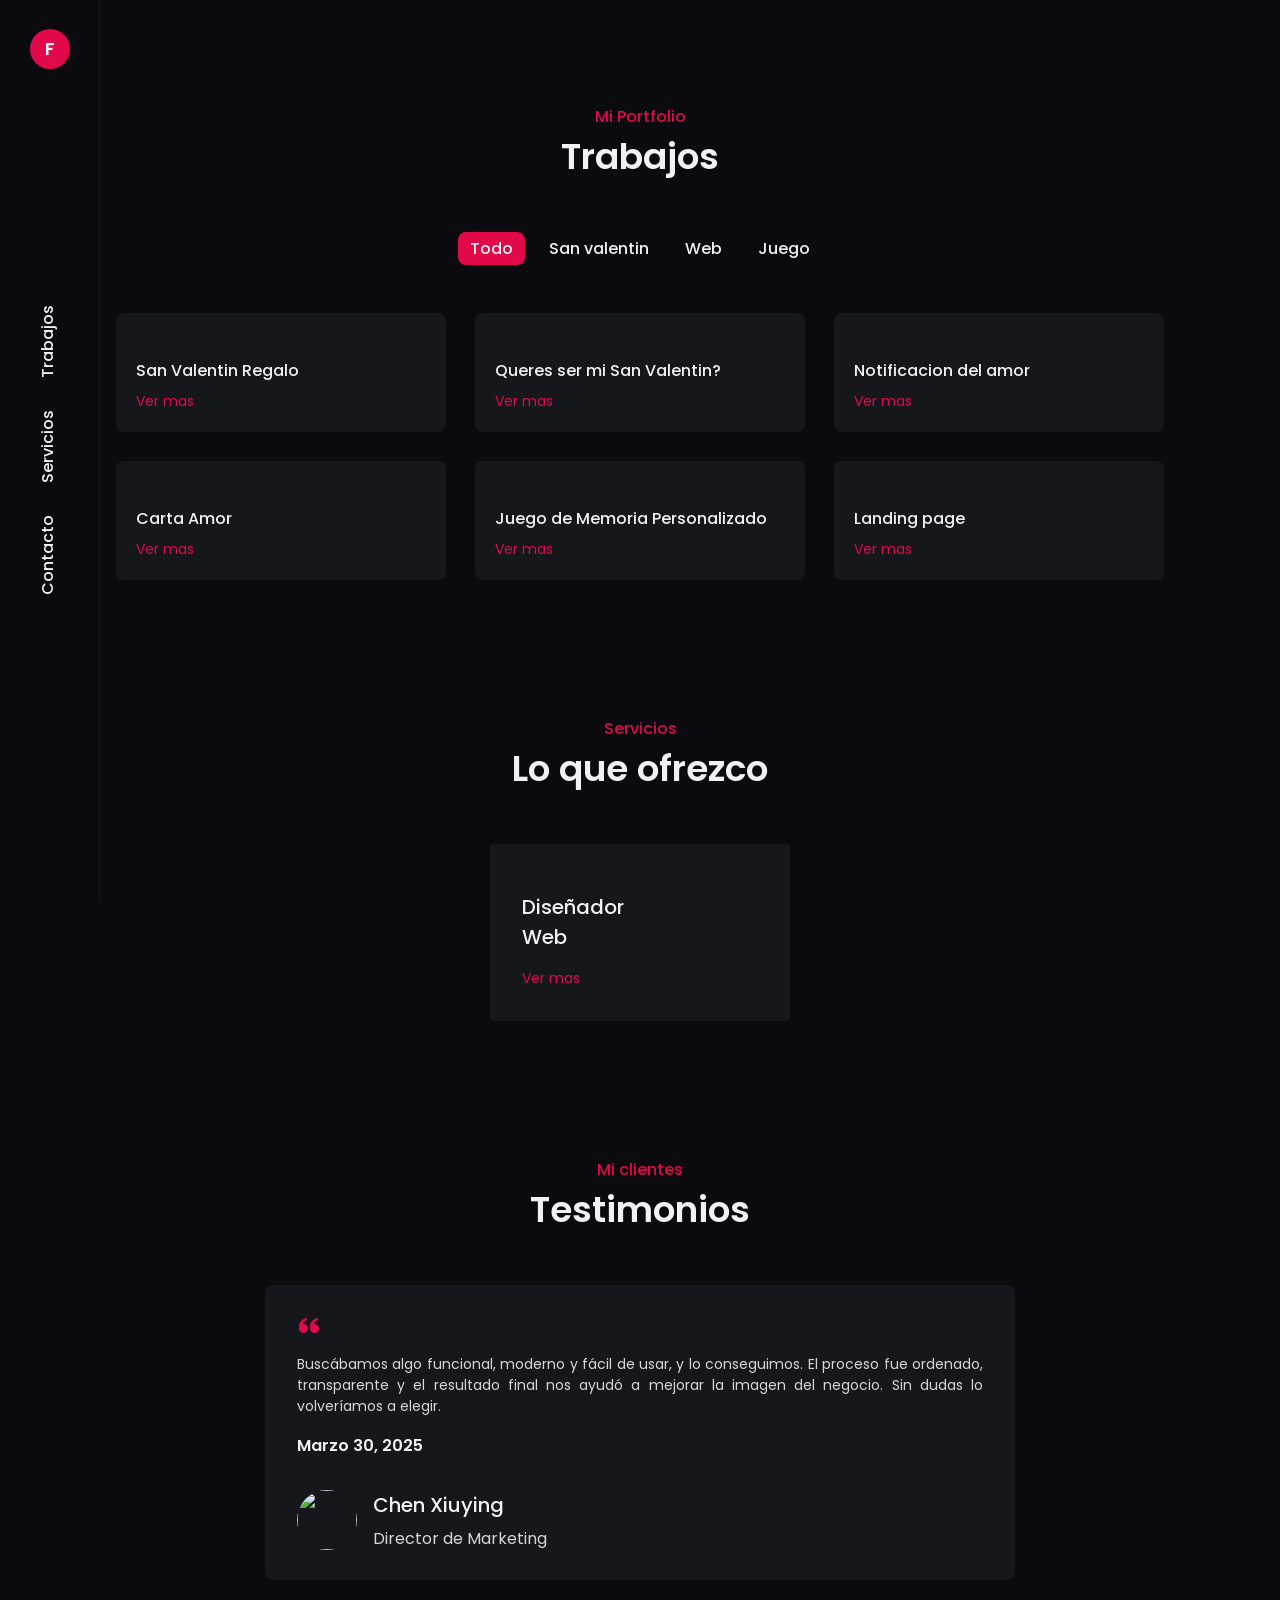
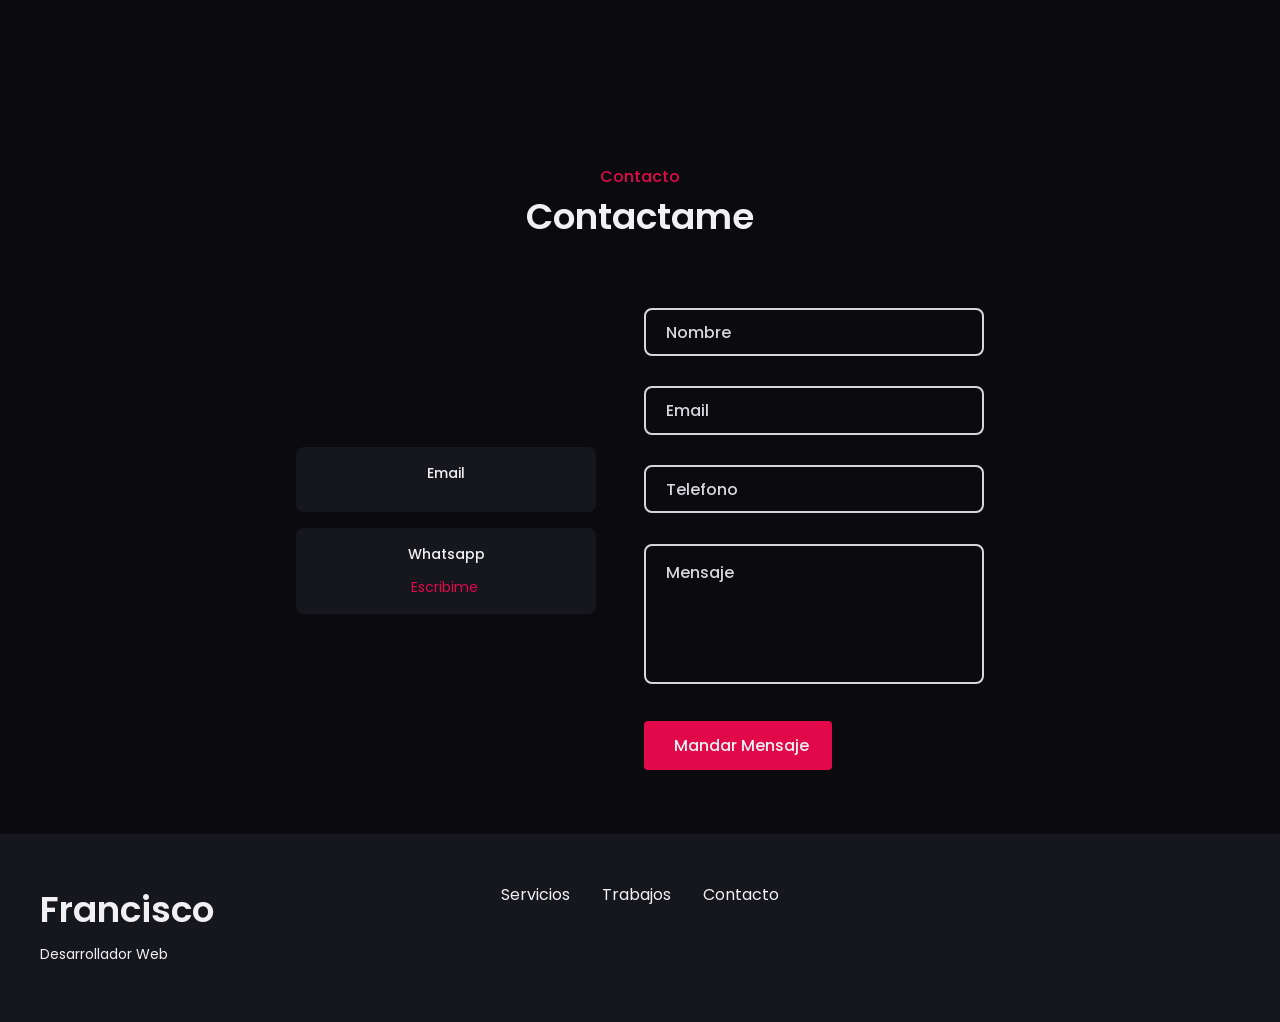
==== index.html @ 60dcc780 "Update index.html" ====
<!DOCTYPE html>
<html lang="en" >
<head>
  <meta charset="UTF-8">
  <title>Portfolio</title>
  <link rel="stylesheet" href="./style.css">

</head>
<body>
<!-- partial:index.partial.html -->
<!DOCTYPE html>
<html lang="en">
<head>
    <meta charset="UTF-8">
    <meta name="viewport" content="width=device-width, initial-scale=1.0">
    <title>Document</title>
    <link rel="stylesheet" href="https://unicons.iconscout.com/release/v4.0.8/css/line.css">
    <link href='https://unpkg.com/boxicons@2.1.4/css/boxicons.min.css' rel='stylesheet'>
    <link rel="stylesheet" href="https://cdn.jsdelivr.net/npm/swiper@11/swiper-bundle.min.css"/>

    <link rel="stylesheet" href="style.css">
</head>
<body>
    <div class="nav-toggle" id="nav-toggle">
        <i class="uil uil-bars"></i>
    </div>

    <aside class="sidebar" id="sidebar">
        <nav class="nav">
            <div class="nav-logo">
                <a href="#" class="nav-logo-text">F</a>
            </div>

            <div class="nav-menu">
                <div class="menu">
                    <ul class="nav-list">
                        

                        <li class="nav-item">
                            <a href="#work" class="nav-link">Trabajos</a>
                        </li>

                        <li class="nav-item">
                            <a href="#services" class="nav-link">Servicios</a>
                        </li>

                        <li class="nav-item">
                            <a href="#contact" class="nav-link">Contacto</a>
                        </li>
                    </ul>
                </div>
            </div>

            
    </aside>

    
        </section> 
<!--
        <section class="about section" id="about">
            <h2 class="section-title" data-heading="Mi Portafolio">Acerca de mi</h2>

            <div class="about-container container grid">
                <img src="https://i.postimg.cc/W1YZxTpJ/about-img.jpg" alt="" class="about-img">

                <div class="about-data">
                    <h3 class="about-heading">Hola</h3>
                    <p class="about-description">Soy un desarrollador web, con amplios conocimientos y años de experiencia, trabajando con trabajos de calidad en tecnologías web.</p>

                    <div class="about-info">
                        <div class="about-box">
                            <i class="uil uil-award about-icon"></i>
                            <h3 class="about-title">Experiencia</h3>
                            <span class="about-subtitle">3 + Años</span>
                        </div>

                        <div class="about-box">
                            <i class="uil uil-suitcase-alt about-icon"></i>
                            <h3 class="about-title">Proyectos</h3>
                            <span class="about-subtitle">30 + Proyectos</span>
                        </div>

                        <div class="about-box">
                            <i class="uil uil-headphones-alt about-icon"></i>
                            <h3 class="about-title">Soporte</h3>
                            <span class="about-subtitle">Online 24/7</span>
                        </div>
                    </div>

                    <a href="#contact" class="button"><i class="uil uil-navigator button-icon"></i>Contactame</a>
                </div>
            </div>
        </section>
       -->
        <section class="work section" id="work">
            <h2 class="section-title" data-heading="Mi Portfolio">Trabajos</h2>

            <div class="work-filters">
                <span class="work-item active-work" data-filter="all">Todo</span>
                <span class="work-item" data-filter=".web">San valentin</span>
                <span class="work-item" data-filter=".app">Web</span>
                <span class="work-item" data-filter=".design">Juego</span>
            </div>

            <div class="work-container container grid">
                <div class="work-card mix web">
                    <img src="https://i.postimg.cc/52frxtRZ/cartaamor.png" alt="" class="work-img">
                    <h3 class="work-title">San Valentin Regalo</h3>
                    <span class="work-button">Ver mas<i class="uil uil-arrow-right work-button-icon"></i></span>

                    <div class="portfolio-item-details">
                        <h3 class="details-title">Carta San Valentin personalizada</h3>
                        <p class="details-description">Buena opcion para darle un detallito unico, especial y tierno </p>
                        <ul class="details-info">
                            <li>Precio= <span>$10.000 ARG (7 USD) </span></li>
                            <li>Tecnologia - <span>html css js</span></li>
                            <li>Regalo- <span>Personalizado</span></li>
                            <li>Mirar ejemplo - <span><a href="https://francisco46126.github.io/CART2/">www.cartaamor.com</a></span></li>
                           <!-- <a href="https://wa.me/5493513250693?text=Hola%2C%20quiero%20comprar%20la%20carta%20de%20San%20Valentin%20%E2%9D%A4%EF%B8%8F"
                                     target="_blank"
                                    class="button">
                                     <i class="button-icon"></i>
                                     Comprar -->
                                 </a>
                        </ul>
                    </div>
                </div>

                <div class="work-card mix web">
                    <img src="https://i.postimg.cc/NFw4pJhx/serminovi.png" alt="" class="work-img">
                    <h3 class="work-title">Queres ser mi San Valentin?</h3>
                    <span class="work-button">Ver mas<i class="uil uil-arrow-right work-button-icon"></i></span>

                    <div class="portfolio-item-details">
                        <h3 class="details-title">Queres ser mi pareja</h3>
                        <p class="details-description">Pagina web con dos botones (si/no) que el unico boton que te deja pulsar es el "Si", el otro boton se mueve para que no se pueda tocar.      Perfecto para pedir lo que sea y siempre te digan que si!</p>
                        <ul class="details-info">
                            <li>Precio=  <span>$2.999 ARG (2 USD) </span></li>
                            <li>Tecnologia - <span>html css js</span></li>
                            <li>Regalo- <span>📩 Luego del pago serás redirigido a un DRIVE  y recibir el contenido.</span></li>
                            <li>Mirar ejemplo - <span><a href="https://francisco46126.github.io/queres/">www.sanvalentin.com</a></span></li>
                            <a href="https://mpago.la/2j8Ddaz"
                                     target="_blank"
                                    class="button">
                                     <i class="button-icon"></i>
                                     Comprar por Mercado Pago 
                                 </a>
                          <li> <span>📩 Luego del pago serás redirigido AUTOMATICAMENTE a un DRIVE  y recibir el contenido.</span></li>
                        </ul>
                    </div>
                </div>

                <div class="work-card mix web">
                    <img src="https://i.postimg.cc/DZYhGXRD/noti.png" alt="" class="work-img">
                    <h3 class="work-title">Notificacion del amor</h3>
                    <span class="work-button">Ver mas<i class="uil uil-arrow-right work-button-icon"></i></span>

                    <div class="portfolio-item-details">
                        <h3 class="details-title">Pagina para decir algo bonito</h3>
                        <p class="details-description">Lo personalizas como vos quieras con una foto de ustedes y lo que tengas para decirle a esa personita especial.</p>
                        <ul class="details-info">
                            <li>Precio= <span>$10.000  ARG (7 USD)</span></li>
                            <li>Tecnologia - <span>html css</span></li>
                            <li>Regalo- <span>Personalizado</span></li>
                            <li>Mirar ejemplo - <span><a href="https://francisco46126.github.io/notidelamor/">www.notidelamor.com</a></span></li>
                           <!-- <a href="https://wa.me/5493513250693?text=Hola%2C%20quiero%20comprar%20la%20p%C3%A1gina%20de%20Notificaci%C3%B3n%20de%20Amor%20%E2%9D%A4%EF%B8%8F"
                                     target="_blank"
                                    class="button">
                                     <i class="button-icon"></i>
                                     Comprar -->
                                 </a>
                        </ul>
                    </div>
                </div>

                <div class="work-card mix web">
                    <img src="https://i.postimg.cc/FHWX8cHW/abrilo.png" alt="" class="work-img">
                    <h3 class="work-title">Carta Amor</h3>
                    <span class="work-button">Ver mas<i class="uil uil-arrow-right work-button-icon"></i></span>

                    <div class="portfolio-item-details">
                        <h3 class="details-title">Carta de amor con 3 notitas</h3>
                        <p class="details-description">cada notita para poder decirle lo mucho que queres a esa persona </p>
                        <ul class="details-info">
                            <li>Precio=  <span>$10.000 ARG (7 USD)</span></li>
                            <li>Tecnologia - <span>html css js</span></li>
                            <li>Regalo- <span>Personalizado</span></li>
                            <li>Mirar ejemplo - <span><a href="https://francisco46126.github.io/carta2/">www.carta.com</a></span></li>
                          <!--  <a href="https://wa.me/5493513250693?text=Hola%2C%20quiero%20comprar%20la%20Carta%20de%20amor%20con%203%20notitas%20%F0%9F%92%8C"
                                     target="_blank"
                                    class="button">
                                     <i class="button-icon"></i>
                                     Comprar 
                                 </a> -->
                        </ul>
                    </div>
                </div>

                <div class="work-card mix design">
                    <img src="https://i.postimg.cc/Z5MDrzH5/juego.png" alt="" class="work-img">
                    <h3 class="work-title">Juego de Memoria Personalizado </h3>
                    <span class="work-button">Ver mas<i class="uil uil-arrow-right work-button-icon"></i></span>

                    <div class="portfolio-item-details">
                        <h3 class="details-title">Juego de Memoria</h3>
                        <p class="details-description">Es como el clasico juego de memoria, donde podes poner imagenes que vos quieras y asi jugar a juntar las imagenes iguales, muy entretenido para hacer de regalo.</p>
                        <ul class="details-info">
                            <li>Precio=  <span>$10.000 ARG (7 USD)</span></li>
                            <li>Tecnologia - <span>html css js</span></li>
                            <li>Juego <span>Personalizado</span></li>
                            <li>Mirar ejemplo - <span><a href="https://francisco46126.github.io/juego/">www.juegodememoria.com</a></span></li>
                          <!--  <a href="https://wa.me/5493513250693?text=Hola%2C%20quiero%20saber%20m%C3%A1s%20sobre%20el%20juego%20de%20memoria%20personalizado%20%E2%9D%A4%EF%B8%8F"
                                     target="_blank"
                                    class="button">
                                     <i class="button-icon"></i>
                                     Mandar Mensaje
                                 </a> -->
                        </ul>
                    </div>
                </div>

                <div class="work-card mix app">
                    <img src="https://i.postimg.cc/J7vKh5pN/reloj.png" alt="" class="work-img">
                    <h3 class="work-title">Landing page</h3>
                    <span class="work-button">Ver mas<i class="uil uil-arrow-right work-button-icon"></i></span>

                    <div class="portfolio-item-details">
                        <h3 class="details-title">Landing page</h3>
                        <p class="details-description">Inspirado en una venta de reloj, con un diseño muy profecional y moderno, para dar seguridad al cliente y statuas a tu marca. </p>
                        <ul class="details-info">
                            <li>Precio=  <span>$50.000 Pesos Argentinos</span></li>
                            <li>Tecnologia - <span>html css js</span></li>
                            <li>Landing page<span></span></li>
                            <li>Mirar ejemplo - <span><a href="https://francisco46126.github.io/Reloj/">www.reloj.com</a></span></li>
                            <a href="https://wa.me/5493513250693?text=Hola%2C%20quiero%20saber%20m%C3%A1s%20sobre%20la%20landing%20page%20%F0%9F%92%BB"
                                     target="_blank"
                                    class="button">
                                     <i class="button-icon"></i>
                                     Mandar Mensaje
                                 </a>
                        </ul>
                    </div>
                </div>
            </div>
        </section>

        <div class="portfolio-popup">
            <div class="portfolio-popup-inner">
                <div class="portfolio-popup-content grid">
                    <span class="portfolio-popup-close"><i class="uil uil-times"></i></span>
                    <div class="pp-thumbnail">
                        <img src="https://i.postimg.cc/sXLjnC5p/work-2.png" alt="" class="portfolio-popup-img">
                    </div>

                    <div class="portfolio-popup-info">
                        <div class="portfolio-popup-subtitle">Featured - <span>Design</span></div>
                        <div class="portfolio-popup-body">
                            <h3 class="details-title">App for Technology & Services</h3>
                            <p class="details-description">A stylish burger restaurant mobile app interface displayed on two smartphones</p>

                            <ul class="details-info">
                                <li>Created - <span>15 Apr 2025</span></li>
                                <li>Technologies - <span>html css</span></li>
                                <li>Role - <span>frontend</span></li>
                                <li>Mirar ejemplo - <span><a href="#">www.domain.com</a></span></li>
                                <a href="https://wa.me/549XXXXXXXXXX?text=Hola%20quiero%20más%20información"
                                     target="_blank"
                                    class="button">
                                     <i class="button-icon"></i>
                                     Mandar Mensaje
                                 </a>
                            </ul>
                        </div>
                    </div>
                </div>
            </div>
        </div>

        <section class="services section" id="services">
            <h2 class="section-title" data-heading="Servicios">Lo que ofrezco</h2>

            <div class="services-container container grid">
                <div class="services-content">
                    <div>
                        <i class="uil uil-web-grid services-icon"></i>
                        <h3 class="services-title">Diseñador <br> Web </h3>
                    </div>

                    <span class="services-button">
                        Ver mas<i class="uil uil-arrow-right services-button-icon"></i>
                    </span>

                    <div class="services-modal">
                        <div class="services-modal-content">
                            <i class="uil uil-times services-modal-close"></i>

                            <h3 class="services-modal-title">Diseño Web</h3>
                            <p class="services-modal-description">Ofrezco servicios con más de 3 años de experiencia con trabajos de calidad a clientes y empresas.</p>

                            <ul class="services-modal-services grid">
                                <li class="services-modal-service">
                                    <i class="uil uil-check-circle services-modal-icon"></i>
                                    <p class="services-modal-info">Landing pages</p>
                                </li>

                                <li class="services-modal-service">
                                    <i class="uil uil-check-circle services-modal-icon"></i>
                                    <p class="services-modal-info">Desarrollo de páginas web</p>
                                </li>

                                <li class="services-modal-service">
                                    <i class="uil uil-check-circle services-modal-icon"></i>
                                    <p class="services-modal-info">Plantillas</p>
                                </li>

                                <li class="services-modal-service">
                                    <i class="uil uil-check-circle services-modal-icon"></i>
                                    <p class="services-modal-info">Posicionamiento de marca de la empresa</p>
                                </li>

                                <li class="services-modal-service">
                                    <i class="uil uil-check-circle services-modal-icon"></i>
                                    <p class="services-modal-info">Diseño de productos para empresas</p>
                                </li>
                            </ul>
                        </div>
                    </div>
                </div>

                

                
            </div>
        </section>

        <section class="testimonials section">
            <h2 class="section-title" data-heading="Mi clientes ">Testimonios</h2>

            <div class="testimonials-container container swiper">
                <div class="swiper-wrapper">
                    <div class="testimonial-card swiper-slide">
                        <div class="testimonial-quote">
                            <i class='bx bxs-quote-alt-left'></i>
                        </div>
                        <p class="testimonial-description">Buscábamos algo funcional, moderno y fácil de usar, y lo conseguimos. El proceso fue ordenado, transparente y el resultado final nos ayudó a mejorar la imagen del negocio. Sin dudas lo volveríamos a elegir.</p>
                        <h3 class="testimonial-date">Marzo 30, 2025</h3>
                        <div class="testimonial-profile">
                            <img src="https://i.postimg.cc/x8jh4fYF/1.avif" alt="" class="testimonial-profile-img">

                            <div class="testimonial-profile-data">
                                <span class="testimonial-profile-name">Chen Xiuying</span>
                                <span class="testimonail-profile-detail">Director de Marketing</span>
                            </div>
                        </div>
                    </div>

                    <div class="testimonial-card swiper-slide">
                        <div class="testimonial-quote">
                            <i class='bx bxs-quote-alt-left'></i>
                        </div>
                        <p class="testimonial-description">Lo que más me gustó fue la claridad y la rapidez. Siempre estuvo disponible para responder dudas y proponer mejoras. El servicio es profesional y se nota que sabe lo que hace.</p>
                        <h3 class="testimonial-date">Febrero 18, 2025</h3>
                        <div class="testimonial-profile">
                            <img src="https://i.postimg.cc/wvV7f8rB/client2.jpg" alt="" class="testimonial-profile-img">

                            <div class="testimonial-profile-data">
                                <span class="testimonial-profile-name">Joshua Gonzalez</span>
                                <span class="testimonail-profile-detail">Director de Ventas</span>
                            </div>
                        </div>
                    </div>

                    <div class="testimonial-card swiper-slide">
                        <div class="testimonial-quote">
                            <i class='bx bxs-quote-alt-left'></i>
                        </div>
                        <p class="testimonial-description">Desde que contratamos su servicio, todo fue mucho más simple. Entendió exactamente lo que necesitábamos y lo llevó a la práctica rápido y sin vueltas. La atención fue excelente y el resultado superó nuestras expectativas</p>
                        <h3 class="testimonial-date">Noviembre 29, 2024</h3>
                        <div class="testimonial-profile">
                            <img src="https://i.postimg.cc/pdP9DL0S/client3.jpg" alt="" class="testimonial-profile-img">

                            <div class="testimonial-profile-data">
                                <span class="testimonial-profile-name">Melani Torre</span>
                                <span class="testimonail-profile-detail">Dueña de negocio</span>
                            </div>
                        </div>
                    </div>
                </div>
                <div class="swiper-pagination"></div>
            </div>
            
        </section>

        <section class="contact section" id="contact">
            <h2 class="section-title" data-heading="Contacto">Contactame</h2>

            <div class="contact-container container grid">
                <div class="contact-content">
                    <div class="contact-info">
                        <div class="contact-card">
                            <i class="uil uil-envelope-edit contact-card-icon"></i>
                            <h3 class="contact-card-title">Email</h3>
                            <span class="contact-card-data"></span>
                            
                        </div>

                        <div class="contact-card">
                            <i class="uil uil-whatsapp contact-card-icon"></i>
                            <h3 class="contact-card-title">Whatsapp</h3>
                            <span class="contact-card-data"></span>
                            <a href="https://wa.me/5493513250693?text=Hola%20quiero%20más%20información" target="_blank" <span class="contact-button">Escribime<i class="uil uil-arrow-right contact-button-icon"></i></span> </a>
                        </div>

                        
                    </div>
                </div>

                <div class="contact-content">
                    <form action="https://formspree.io/f/mvzpqqld" method="POST" class="contact-form"> 
                        <div class="input-container">
                            <input type="text" name="Nombre" class="input"  required>
                            <label for="">Nombre</label>
                            <span>Nombre</span>
                        </div>
    
                        <div class="input-container">
                            <input type="email" name="Email" class="input"  required>
                            <label for="">Email</label>
                            <span>Email</span>
                        </div>
    
                        <div class="input-container">
                            <input type="tel"  name="Telefono" class="input" >
                            <label for="">Telefono</label>
                            <span>Telefono</span>
                        </div>
    
                        <div class="input-container textarea">
                            <textarea name="Mensaje" id="" class="input"  required></textarea>
                            <label for="">Mensaje</label>
                            <span>Mensaje</span>
                        </div>
    
                        <button type="submit" class="button"><i class="uil uil-navigator button-icon"></i>Mandar Mensaje</button>
                    </form>
                </div>
            </div>

        </section>

        <footer class="footer">
            <div class="footer-bg">
                <div class="footer-container container grid">
                    <div>
                        <h1 class="footer-title">Francisco</h1>
                        <span class="footer-subtitle">Desarrollador Web</span>
                    </div>

                    <ul class="footer-links">
                        <li>
                            <a href="#services" class="footer-links">Servicios</a>
                        </li>
                        <li>
                            <a href="#work" class="footer-links">Trabajos</a>
                        </li>
                        <li>
                            <a href="#contact" class="footer-links">Contacto</a>
                        </li>
                    </ul>

                    <div class="footer-socials">
                        <a href="https://www.facebook.com" target="_blank" class="footer-social">
                            <i class="uil uil-facebook-f"></i>
                        </a>

                        <a href="https://www.instagram.com" target="_blank" class="footer-social">
                            <i class="uil uil-instagram"></i>
                        </a>

                        <a href="https://www.x.com" target="_blank" class="footer-social">
                            <i class="uil uil-twitter"></i>
                        </a>
                    </div>
                </div>

                
            </div>
        </footer>
    </main>

    <script src="https://cdnjs.cloudflare.com/ajax/libs/mixitup/3.3.1/mixitup.min.js"></script>
    <script src="https://cdn.jsdelivr.net/npm/swiper@11/swiper-bundle.min.js"></script>
    <script src="main.js"></script>
</body>
</html>
<!-- partial -->
  <script  src="./script.js"></script>

</body>
</html>
---- style.css ----
@import url('https://fonts.googleapis.com/css2?family=Poppins:ital,wght@0,100;0,200;0,300;0,400;0,500;0,600;0,700;0,800;0,900;1,100;1,200;1,300;1,400;1,500;1,600;1,700;1,800;1,900&family=Turret+Road:wght@200;300;400;500;700;800&display=swap');

:root {
    --hue-color: 242;

    --skin-color: hsl(342, 92%, 46%);
    --mirage-color: hsl(210, 10%, 23%);
    --title-color: hsl(var(--hue-color), 8%, 95%);
    --text-color: hsl(var(--hue-color), 8%, 85%);
    --body-color: hsl(var(--hue-color), 19%, 5%);
    --box-color: hsl(var(--hue-color), 14%, 10%);
    --scroll-box-color: hsl(var(--hue-color), 12%, 38%);
    --scroll-thumb-color: hsl(var(--hue-color), 12%, 26%);

    --body-font: 'Poppins', sans-serif;
    --signature-font: 'Turret Road', sans-serif;

    --biggest-font-size: 3rem;
    --h1-font-size: 2.25rem;
    --h2-font-size: 1.5rem;
    --h3-font-size: 1.25rem;
    --normal-font-size: 1rem;
    --small-font-size: .875rem;
    --smaller-font-size: .813rem;

    --font-medium: 500;
    --font-bold: 600;

    --mb025: .25rem;
    --mb05: .5rem;
    --mb075: .75rem;
    --mb1: 1rem;
    --mb15: 1.5rem;
    --mb2: 2rem;
    --mb25: 2.5rem;
    --mb3: 3rem;

    --z-fixed: 10;
    --z-modal: 100;

}

@media screen and (max-width: 1024px) {
    :root {
        --biggest-font-size: 2rem;
        --h1-font-size: 1.5rem;
        --h2-font-size: 1.25rem;
        --h3-font-size: 1.125rem;
        --normal-font-size: .938rem;
        --small-font-size: .813rem;
        --smaller-font-size: .75rem;
    }
}

* { margin: 0; padding: 0; box-sizing: border-box; }
html { scroll-behavior: smooth; }
body, button, input { font-family: var(--body-font); font-size: var(--normal-font-size); }
    body { background-color: var(--body-color); color: var(--text-color); }
h1, h2, h3 { color: var(--title-color); font-weight: var(--font-bold); }
ul { list-style: none; }
a { text-decoration: none; }
img { max-width: 100%; height: auto; }
button { cursor: pointer; }
    button, input { border: none; outline: none; }
.container { max-width: 1250px; margin-left: auto; margin-right: auto; }
.grid { display: grid; }
.button { 
    display: inline-flex; 
    align-items: center; 
    column-gap: .5rem; 
    background-color: var(--skin-color); 
    color: var(--title-color); 
    padding: 0.75rem 1.4rem; 
    border-radius: .25rem; 
    font-weight: var(--font-medium);
    position: relative;
    z-index: 1;
    transition: .4s;
}
    .button::after { 
        position: absolute; 
        content: ''; 
        left: 0; 
        top: 0; 
        width: 100%; 
        height: 100%; 
        background-color: var(--mirage-color); 
        z-index: -1;
        transform-origin: center; 
        transform: scale(0); 
        border-radius: .25rem;
        transition: .3s; 
    }
        .button:hover::after { transform: scale(1); }
.section { padding: 6.5rem 0 2rem; }
.section-title { text-align: center; font-size: var(--h1-font-size); margin-bottom: var(--mb3); }
    .section-title::before { content: attr(data-heading); display: block; font-size: var(--normal-font-size); font-weight: var(--font-medium); color: var(--skin-color); }
::-webkit-scrollbar { width: 0.6rem; background-color: var(--scroll-box-color); border-radius: .5rem; }
::-webkit-scrollbar-thumb { background-color: var(--scroll-thumb-color); border-radius: .5rem; }

/* Sidebar */

.sidebar { position: fixed; width: 100px; height: 100vh; background-color: var(--body-color); border-right: 1px solid var(--box-color); }
.nav-logo { position: absolute; left: 0; right: 0; top: 1.8rem; width: 40px; height: 40px; border-radius: 50%; background-color: var(--skin-color); text-align: center; margin: auto; }
.nav-logo-text { font-size: 1.125rem; color: var(--title-color); font-weight: var(--font-bold); line-height: 40px; }
.nav-menu { position: fixed; transform: rotate(-90deg) translateX(-100%); transform-origin: left top; width: 100vh; }
.menu { display: flex; }
.nav-list { display: flex; flex-direction: row-reverse; margin: -2px auto 0 auto; }
.nav-link { float: right; height: 100%; line-height: 100px; padding: 0 1rem; color: var(--title-color); font-weight: var(--font-medium); position: relative; transition: .4s; }
.nav-toggle {
    height: 32px;
    width: 36px;
    cursor: pointer;
    position: fixed;
    right: 1.5rem;
    top: 2rem;
    font-size: 1.2rem;
    border-radius: .25rem;
    background-color: var(--skin-color);
    color: var(--title-color);
    display: none;
    justify-content: center;
    align-items: center;
    z-index: 999;
}
.nav-close { font-size: 1.5rem; position: absolute; top: 1rem; right: 1.25rem; cursor: pointer; display: none; }
    .nav-link.active-link, .nav-link:hover { color: var(--skin-color); }
        .nav-link.active-link::after, .nav-link:hover::after {
            position: absolute;
            content: '';
            width: 6px;
            height: 6px;
            background-color: var(--skin-color);
            border-radius: 50%;
            bottom: 1.8rem;
            left: 0;
            right: 0;
            margin: auto;
        }
.btn-share { position: absolute; bottom: 1.8rem; left: 0; right: 0; text-align: center; cursor: pointer; }
.social-share { font-size: 1.5rem; }

/* Main - Home */

.main { margin-left: 100px; }
.home { background: url('https://i.postimg.cc/DZxD1xGL/home-bg.jpg'); background-size: cover; background-position: center center; height: 100vh; }
.home-container { position: relative; height: 100%; align-items: center; }
.home-social { position: absolute; top: 1.8rem; left: 0; display: flex; align-items: center; column-gap: 3.5rem; }
.home-social-follow { font-weight: var(--font-medium); position: relative; }
    .home-social-follow::after { content: ''; position: absolute; width: 1rem; height: 2px; background-color: var(--text-color); right: -45%; top: 50%; }
.home-social-links { display: inline-flex; column-gap: 1rem; }
.home-social-link { font-size: 1.08rem; color: var(--text-color); transition: .4s; }
    .home-social-link:hover { transform: translateY(.25rem); }
.home-img { display: none; }
.home-title { font-size: var(--biggest-font-size); }
.home-subtitle { font-size: var(--h3-font-size); font-weight: var(--font-medium); margin-bottom: var(--mb075); }
.home-description { max-width: 450px; margin-bottom: var(--mb2); }
.my-info { display: flex; column-gap: 1.8rem; position: absolute; left: 0; bottom: 1.8rem; }
.info-item { display: flex; align-items: center; }
.info-title, .info-subtitle { font-size: var(--small-font-size); }
    .info-title { font-weight: var(--font-medium); }
.info-icon { font-size: 1.8rem; color: var(--skin-color); margin-right: var(--mb075); }

/* Main - About */

.about-container { grid-template-columns: repeat(2, 1fr); column-gap: 4rem; align-items: center; }
.about-img { width: 480px; border-radius: .75rem; justify-self: center; }
.about-heading { font-size: var(--h3-font-size); margin-bottom: var(--mb075); }
.about-description { text-align: justify; padding-right: 6rem; margin-bottom: var(--mb2); }
.about-info { display: grid; grid-template-columns: repeat(3, 140px); column-gap: .5rem; margin-bottom: var(--mb3); }
.about-box { text-align: center; border-radius: .25rem; padding: 1rem 1.25rem; background-color: var(--box-color); }
.about-icon { font-size: 1.5rem; color: var(--skin-color); margin-bottom: var(--mb075); }
.about-title { font-size: var(--small-font-size); }
.about-subtitle { font-size: var(--small-font-size); }

/* Main - Qualification */

.qualification-container { grid-template-columns: repeat(2 ,340px); column-gap: 3rem; justify-content: center; }
.qualification-title { font-size: var(--h3-font-size); font-weight: var(--font-medium); margin-bottom: var(--mb2); }
.timeline-item { position: relative; margin-bottom: var(--mb25); padding-left: 3rem; }
    .timeline-item:last-child { margin-bottom: 0; }
    .timeline-item::before { content: ''; width: 1px; position: absolute; left: 0.48rem; top: 0; height: 100%; background-color: var(--skin-color); }
.circle-dot { position: absolute; left: 0; top: 0; height: 1rem; width: 1rem; border: 2px solid var(--skin-color); border-radius: 50%; background-color: var(--skin-color); transition: .4s; }
    .timeline-item:hover .circle-dot { background-color: var(--body-color); }
.timeline-title { font-size: var(--normal-font-size); font-weight: var(--font-medium); margin-bottom: var(--mb025); }
.timeline-text { font-size: var(--smaller-font-size); margin-bottom: var(--mb1); }
.timeline-date { display: flex; align-items: center; column-gap: .4rem; font-size: var(--normal-font-size); color: var(--skin-color); }

/* Main - Skills */ 

.skills-container { grid-template-columns: 360px 320px; column-gap: 3rem; justify-content: center; }
.skills-header { display: flex; align-items: center; cursor: pointer; }
    .skills-header:not(:last-child) { margin-bottom: var(--mb25); }
.skills-icon, .skills-arrow { font-size: 2rem; color: var(--skin-color); }
    .skills-icon { margin-right: var(--mb075); }
    .skills-arrow { margin-left: auto; }
        .skills-active .skills-arrow { transform: rotate(-90deg); transition: .4s; }
.skills-title { font-size: var(--h3-font-size); font-weight: var(--font-medium); }
.skills-subtitle { font-size: var(--small-font-size); }
.skills-list { row-gap: 1.8rem; }
.skills-titles { display: flex; justify-content: space-between; margin-bottom: var(--mb05); }
.skills-name { font-size: var(--normal-font-size); font-weight: var(--font-medium); }
.skills-bar, .skills-percentage { height: 5px; border-radius: .25rem; }
    .skills-bar { background-color: var(--box-color); }
    .skills-percentage { display: block; background-color: var(--skin-color); }
.skills [data-content] { display: none; }
    .skills-active[data-content] { display: block; }

/* Main - Work */ 

.work-container { grid-template-columns: repeat(3, 330px); gap: 1.8rem; justify-content: center; padding-top: 1rem; }
.work-filters { display: flex; justify-content: center; align-items: center; column-gap: .75rem; margin-bottom: 2rem; }
.work-item { cursor: pointer; color: var(--title-color); padding: 0.25rem .75rem; font-weight: var(--font-medium); border-radius: .5rem; }
.work-card { background-color: var(--box-color); padding: 1.25rem; border-radius: .5rem; }
.portfolio-item-details { display: none; }
.work-img { border-radius: .5rem; margin-bottom: var(--mb1); }
.work-title { font-size: var(--normal-font-size); font-weight: var(--font-medium); margin-bottom: var(--mb05); }
.work-button { color: var(--skin-color); font-size: var(--small-font-size); display: flex; align-items: center; column-gap: .25rem; cursor: pointer; }
.work-button-icon { font-size: 1rem; transition: .4s; }
    .work-button:hover .work-button-icon { transform: translateX(.25rem); }
.active-work { background-color: var(--skin-color); color: var(--title-color); }

.portfolio-popup { 
    position: fixed; 
    top: 0; 
    left: 0; 
    right: 0; 
    bottom: 0; 
    background-color: rgba(0, 0, 0, .5); 
    display: flex; 
    justify-content: center; 
    align-items: center; 
    padding: 0 1rem;
    opacity: 0;
    visibility: hidden; 
    z-index: var(--z-modal); 
    transition: .4s; 
}
.portfolio-popup.open { opacity: 1; visibility: visible; }
.portfolio-popup-inner { background-color: var(--box-color); width: 900px; border-radius: .5rem; padding: 2.5rem; position: relative; }
.portfolio-popup-content { grid-template-columns: repeat(2, 1fr); align-items: center; column-gap: 3rem; }
.portfolio-popup-close { position: absolute; top: 1.5rem; right: 1.5rem; font-size: 1.5rem; color: var(--skin-color); cursor: pointer; }
.portfolio-popup-img { border-radius: .5rem; }
.portfolio-popup-subtitle { font-size: var(--smaller-font-size); margin-bottom: var(--mb025); }
.details-title { font-size: var(--h3-font-size); font-weight: var(--font-medium); margin-bottom: var(--mb1); }
.details-description { font-size: var(--small-font-size); margin-bottom: var(--mb2); }
.details-info li { margin-bottom: var(--mb075); text-transform: capitalize; font-size: var(--small-font-size); }
    .details-info li:last-child { margin-bottom: 0; }
    .details-info li span { font-weight: normal; }
    .details-info li a { text-transform: lowercase; color: var(--skin-color); }

/* Main - Services */ 

.services-container { grid-template-columns: repeat(3, 250px); justify-content: center; column-gap: 1.8rem; }
.services-content { position: relative; background-color: var(--box-color); padding: 6rem 0 2rem 2.5rem; border-radius: .25rem; }
.services-icon { display: block; font-size: 1.8rem; color: var(--skin-color); margin-bottom: var(--mb1); }
.services-title { font-size: var(--h3-font-size); margin-bottom: var(--mb1); font-weight: var(--font-medium); }
.services-button { color: var(--skin-color); font-size: var(--small-font-size); display: flex; align-items: center; column-gap: .25rem; cursor: pointer; }
.services-button-icon { font-size: 1rem; transition: .4s; }
    .services-button:hover .services-button-icon { transform: translateX(.25rem); }
.services-modal {
    position: fixed; 
    top: 0; 
    left: 0; 
    right: 0; 
    bottom: 0; 
    background-color: rgba(0, 0, 0, .5); 
    display: flex; 
    justify-content: center; 
    align-items: center; 
    padding: 0 1rem;
    z-index: var(--z-modal);
    opacity: 0;
    visibility: hidden; 
    transition: .4s;
}
.active-modal { opacity: 1; visibility: visible; }
.services-modal-content { width: 500px; position: relative; background-color: var(--box-color); padding: 4.5rem 2.5rem 2.5rem; border-radius: .5rem; }
.services-modal-close { position: absolute; top: 1.5rem; right: 1.5rem; font-size: 1.5rem; color: var(--skin-color); cursor: pointer; }
.services-modal-title, .services-modal-description { text-align: center; }
    .services-modal-title { font-size: var(--h3-font-size); font-weight: var(--font-medium); margin-bottom: var(--mb1); }
    .services-modal-description { font-size: var(--small-font-size); padding: 0 3.5rem; margin-bottom: var(--mb2); }
.services-modal-services { row-gap: var(--mb075); }
.services-modal-service { display: flex; align-items: center; column-gap: .5rem; }
.services-modal-icon { color: var(--skin-color); font-size: 1.1rem; }
.services-modal-info { font-size: var(--small-font-size); }

/* Main - Testimonials */

@media screen and (min-width: 992px) {
    .testimonials-container { width: 750px; margin-left: auto !important; margin-right: auto !important; }
}

.testimonial-card { background-color: var(--box-color); padding: 1.8rem 2rem; border-radius: .5rem; margin-bottom: 3rem; }
.testimonial-quote { display: inline-flex; font-size: 1.5rem; color: var(--skin-color); margin-bottom: var(--mb1); }
.testimonial-description { margin-bottom: var(--mb1); font-size: var(--small-font-size); text-align: justify; }
.testimonial-date { font-size: var(--normal-font-size); margin-bottom: var(--mb2); }
.testimonial-profile { display: flex; align-items: center; column-gap: 1rem; }
.testimonial-profile-img { width: 60px; height: 60px; border-radius: 3rem; }
.testimonial-profile-name { font-size: var(--h3-font-size); font-weight: var(--font-medium); color: var(--title-color); }
.testimonial-profile-detail { font-size: var(--small-font-size); display: block; }
.testimonial-profile-data { display: flex; flex-direction: column; row-gap: .4rem; }

/* Swiper */

.swiper-pagination-bullet { background-color: var(--box-color); }
.swiper-pagination-bullet-active { background-color: var(--skin-color); }

/* Main - Contact */

.contact-container { grid-template-columns: 300px 340px; column-gap: 3rem; justify-content: center; align-items: center; }
.contact-info { display: grid; row-gap: 1rem; }
.contact-card { background-color: var(--box-color); padding: 1rem; border-radius: .5rem; text-align: center; }
.contact-card-icon { font-size: 1.8rem; color: var(--title-color); margin-bottom: var(--mb025); }
.contact-card-title, .contact-card-data { font-size: var(--small-font-size); }
    .contact-card-title { font-weight: var(--font-medium); }
    .contact-card-data { display: block; margin-bottom: var(--mb075); }
.contact-button { color: var(--skin-color); font-size: var(--small-font-size); display: flex; align-items: center; justify-content: center; column-gap: .25rem; cursor: pointer; }
.contact-button-icon { font-size: 1rem; transition: .4s; }
    .contact-button:hover .contact-button-icon { transform: translateX(.25rem); }
.input-container { position: relative; margin-top: 1rem; margin-bottom: 1.9rem; }
.input { 
    width: 100%; 
    border: 2px solid var(--text-color); 
    background-color: transparent; 
    padding: 0.6rem 1.2rem; 
    color: var(--title-color); 
    font-weight: var(--font-medium); 
    font-size: var(--normal-font-size); 
    letter-spacing: .5px; 
    border-radius: .5rem;
    outline: none; 
    transition: .4s; 
}
textarea.input { padding: 0.8rem 1.2rem; min-height: 140px; border-radius: .5rem; resize: none; font-family: var(--body-font); }
    .input-container label {
        position: absolute;
        top: 50%;
        left: 1rem;
        transform: translateY(-50%);
        padding: 0 .4rem;
        color: var(--text-color);
        font-size: 1rem;
        font-weight: var(--font-medium);
        pointer-events: none;
        z-index: 15;
        transition: .5s;
    }
        
        .input-container.textarea label { top: 1rem; transform: translateY(0); }
    .input-container span { 
        position: absolute; 
        top: 0; 
        left: 25px; 
        transform: translateY(-50%); 
        font-size: var(--small-font-size); 
        padding: 0 .4rem; 
        pointer-events: none; 
        z-index: var(--z-fixed); 
        color: transparent; 
    }
        .input-container span::before, .input-container span::after { 
            content: '';
            position: absolute;
            width: 10%;
            opacity: 0;
            height: 5px;
            background-color: var(--body-color);
            top: 50%;
            transform: translateY(-50%);
            transition: .4s;
        }
            .input-container span::before { left: 50%; }
            .input-container span::after { right: 50%; }
            .input-container.focus label { top: 0; transform: translateY(-50%); left: 25px; font-size: var(--smaller-font-size); }
                .input-container.focus span::before, .input-container.focus span::after  { width: 50%; opacity: 1; }

/* Footer */

.footer { padding-top: 2rem; }
.footer-container { grid-template-columns: repeat(3, 1fr); column-gap: 1.6rem; }
.footer-bg { background-color: var(--box-color); padding: 3rem 0 3.5rem; }
.footer-title { font-size: var(--h1-font-size); margin-bottom: var(--mb025); }    
.footer-subtitle { font-size: var(--small-font-size); }
.footer-links { display: flex; justify-self: center; column-gap: 2rem; }
    .footer-links:hover { color: var(--skin-color); }
.footer-socials { justify-self: flex-end; }
.footer-social { font-size: 1.25rem; margin-right: var(--mb15); }
    .footer-social:hover { color: var(--skin-color); }
.footer-copy { font-size: var(--smaller-font-size); text-align: center; margin-top: 4.5rem; }
    .footer-copy a { font-family: var(--signature-font); } 
        .footer-copy a:hover { color: var(--skin-color); }
    .footer-title, .footer-subtitle, .footer-links, .footer-social, .footer-copy a { color: var(--title-color); }

/* Media Queries */

@media screen and (max-width: 1408px) {
    .container { margin-left: var(--mb25); margin-right: var(--mb25); }
}

@media screen and (max-width: 1216px) {
    .about-container { column-gap: 2.5rem; }
    .about-description { padding-right: 0; }
    .work-container { grid-template-columns: repeat(2, 330px); gap: 3rem; }
}

@media screen and (max-width: 1024px) {
    .container { margin-left: var(--mb15); margin-right: var(--mb15); }
    .sidebar { width: 100%; z-index: 999; transform: translateX(-100%); }
    .show-sidebar { transform: translateX(0); }
    .nav-logo, .btn-share { display: none; }
    .nav-menu { height: 100%; width: 100%; transform: rotate(0deg) translateX(0); display: flex; justify-content: center; }
    .nav-list { flex-direction: column; height: 100%; justify-content: center; align-items: center; }
    .nav-link { padding: 1rem 0; line-height: 1.5; }
        .nav-link.active-link::after, .nav-link:hover::after { bottom: 0; }
    .nav-close { display: block; }
    .nav-toggle { display: flex; }

    .main { margin-left: 0; }

    .about-container { grid-template-columns: 1fr; row-gap: 2.5rem; }
    .about-img { width: 350px; }
    .about-data { text-align: center; }
    .about-info { justify-content: center; }
    .about-box { padding: 0.75rem .5rem; }
    .about-description { padding: 0 4rem; text-align: center; }

    .qualification-container { grid-template-columns: repeat(2, 290px); }
    .skills-container { grid-template-columns: 340px 300px; }
    .skills-list { row-gap: 1.7rem; }

    .work-card { padding: 1rem; }
    .work-img { margin-bottom: var(--mb075); }
    .work-title { margin-bottom: var(--mb025); }

    .services-container { grid-template-columns: repeat(3, 220px); }

    .testimonial-card { padding: 1.25rem 1.5rem; }

    .portfolio-item-details { margin-bottom: var(--mb15); }
    .details-info li { margin-bottom: var(--mb05); }
    .details-title { margin-bottom: var(--mb075); }
}

@media screen and (max-width: 768px) {
    .about-img { width: 250px; }
    .qualification-container { grid-template-columns: 290px; row-gap: 3rem; }
    .skills-container { grid-template-columns: 300px; row-gap: 3rem; }
    .work-container { grid-template-columns: 330px; }

    .services-container { grid-template-columns: repeat(2, 1fr); gap: 1.5rem; }
    .services-content { padding: 3.5rem .5rem 1.25rem 1.5rem; }
    .services-icon { font-size: 1.5rem; }

    .contact-container { grid-template-columns: 360px; row-gap: 3rem; }
    .footer-container { grid-template-columns: repeat(2, 1fr); row-gap: 3rem; }
    .footer-socials { justify-self: start; }
    .footer-links { flex-direction: column; row-gap: 1.5rem; }
    .footer-bg { padding: 2rem 0 3rem; }
    .footer-copy { margin-top: var(--mb3); }

    .portfolio-popup-inner { width: 420px; padding: 2.8rem 1.5rem 2.5rem; }
    .portfolio-popup-content { grid-template-columns: 1fr; row-gap: 1.6rem; }
    .details-title { font-size: var(--normal-font-size); }
    .portfolio-popup-close { top: .5rem;  }
}

@media screen and (max-width: 576px) {
    .nav-toggle { right: initial; left: 1.5rem; }
    .home { background-image: none; height: initial; align-items: initial; padding: 7rem 0 2rem; }
    .home-container { row-gap: 2rem; }
    .home-img { display: block; width: 250px; justify-self: center; }
    .my-info { display: none; }
    .home-social { left: initial; right: -1rem; flex-direction: column; row-gap: 3.5rem; }
    .home-social-follow { font-size: var(--smaller-font-size); transform: rotate(90deg); }
    .home-social-links { flex-direction: column; row-gap: .25rem; }
    .home-social-link { font-size: var(--normal-font-size); }

    .about-info { grid-template-columns: repeat(3, 1fr); }
    .about-description { padding: 0; }

    .services-modal-content { padding: 4.5rem 1.5rem 2.5rem; }
    .services-modal-description { padding: 0; }

    .work-container, .contact-container { grid-template-columns: 300px; }

    .footer-container { grid-template-columns: 1fr;  }
    .footer-links { justify-self: flex-start; }

}

@media screen and (max-width: 350px) {
    .container { margin-left: var(--mb1); margin-left: var(--mb1); }
    .home-img { width: 200px; }
    .home-title { font-size: var(--h1-font-size); }
    .home-subtitle { font-size: var(--normal-font-size); }
    
    .about-info { grid-template-columns: repeat(2, 1fr); row-gap: .5rem; }
    .work-container, .skills-container, .qualification-container, .contact-container { grid-template-columns: 1fr; }
    .skills-title { font-size: var(--normal-font-size); }
    .work-item { font-size: var(--normal-font-size); }
    .work-filters { column-gap: .25rem; }
    .services-container { grid-template-columns: max-content; }
    .services-content { padding-right: 3.5rem; }
}

.services-container {
    display: grid;
    grid-template-columns: repeat(auto-fit, minmax(250px, 1fr));
    justify-items: center;
    gap: 2rem;
}
.services-content {
    width: 100%;
    max-width: 300px;
    padding: 2rem;
}
---- style.css ----
@import url('https://fonts.googleapis.com/css2?family=Poppins:ital,wght@0,100;0,200;0,300;0,400;0,500;0,600;0,700;0,800;0,900;1,100;1,200;1,300;1,400;1,500;1,600;1,700;1,800;1,900&family=Turret+Road:wght@200;300;400;500;700;800&display=swap');

:root {
    --hue-color: 242;

    --skin-color: hsl(342, 92%, 46%);
    --mirage-color: hsl(210, 10%, 23%);
    --title-color: hsl(var(--hue-color), 8%, 95%);
    --text-color: hsl(var(--hue-color), 8%, 85%);
    --body-color: hsl(var(--hue-color), 19%, 5%);
    --box-color: hsl(var(--hue-color), 14%, 10%);
    --scroll-box-color: hsl(var(--hue-color), 12%, 38%);
    --scroll-thumb-color: hsl(var(--hue-color), 12%, 26%);

    --body-font: 'Poppins', sans-serif;
    --signature-font: 'Turret Road', sans-serif;

    --biggest-font-size: 3rem;
    --h1-font-size: 2.25rem;
    --h2-font-size: 1.5rem;
    --h3-font-size: 1.25rem;
    --normal-font-size: 1rem;
    --small-font-size: .875rem;
    --smaller-font-size: .813rem;

    --font-medium: 500;
    --font-bold: 600;

    --mb025: .25rem;
    --mb05: .5rem;
    --mb075: .75rem;
    --mb1: 1rem;
    --mb15: 1.5rem;
    --mb2: 2rem;
    --mb25: 2.5rem;
    --mb3: 3rem;

    --z-fixed: 10;
    --z-modal: 100;

}

@media screen and (max-width: 1024px) {
    :root {
        --biggest-font-size: 2rem;
        --h1-font-size: 1.5rem;
        --h2-font-size: 1.25rem;
        --h3-font-size: 1.125rem;
        --normal-font-size: .938rem;
        --small-font-size: .813rem;
        --smaller-font-size: .75rem;
    }
}

* { margin: 0; padding: 0; box-sizing: border-box; }
html { scroll-behavior: smooth; }
body, button, input { font-family: var(--body-font); font-size: var(--normal-font-size); }
    body { background-color: var(--body-color); color: var(--text-color); }
h1, h2, h3 { color: var(--title-color); font-weight: var(--font-bold); }
ul { list-style: none; }
a { text-decoration: none; }
img { max-width: 100%; height: auto; }
button { cursor: pointer; }
    button, input { border: none; outline: none; }
.container { max-width: 1250px; margin-left: auto; margin-right: auto; }
.grid { display: grid; }
.button { 
    display: inline-flex; 
    align-items: center; 
    column-gap: .5rem; 
    background-color: var(--skin-color); 
    color: var(--title-color); 
    padding: 0.75rem 1.4rem; 
    border-radius: .25rem; 
    font-weight: var(--font-medium);
    position: relative;
    z-index: 1;
    transition: .4s;
}
    .button::after { 
        position: absolute; 
        content: ''; 
        left: 0; 
        top: 0; 
        width: 100%; 
        height: 100%; 
        background-color: var(--mirage-color); 
        z-index: -1;
        transform-origin: center; 
        transform: scale(0); 
        border-radius: .25rem;
        transition: .3s; 
    }
        .button:hover::after { transform: scale(1); }
.section { padding: 6.5rem 0 2rem; }
.section-title { text-align: center; font-size: var(--h1-font-size); margin-bottom: var(--mb3); }
    .section-title::before { content: attr(data-heading); display: block; font-size: var(--normal-font-size); font-weight: var(--font-medium); color: var(--skin-color); }
::-webkit-scrollbar { width: 0.6rem; background-color: var(--scroll-box-color); border-radius: .5rem; }
::-webkit-scrollbar-thumb { background-color: var(--scroll-thumb-color); border-radius: .5rem; }

/* Sidebar */

.sidebar { position: fixed; width: 100px; height: 100vh; background-color: var(--body-color); border-right: 1px solid var(--box-color); }
.nav-logo { position: absolute; left: 0; right: 0; top: 1.8rem; width: 40px; height: 40px; border-radius: 50%; background-color: var(--skin-color); text-align: center; margin: auto; }
.nav-logo-text { font-size: 1.125rem; color: var(--title-color); font-weight: var(--font-bold); line-height: 40px; }
.nav-menu { position: fixed; transform: rotate(-90deg) translateX(-100%); transform-origin: left top; width: 100vh; }
.menu { display: flex; }
.nav-list { display: flex; flex-direction: row-reverse; margin: -2px auto 0 auto; }
.nav-link { float: right; height: 100%; line-height: 100px; padding: 0 1rem; color: var(--title-color); font-weight: var(--font-medium); position: relative; transition: .4s; }
.nav-toggle {
    height: 32px;
    width: 36px;
    cursor: pointer;
    position: fixed;
    right: 1.5rem;
    top: 2rem;
    font-size: 1.2rem;
    border-radius: .25rem;
    background-color: var(--skin-color);
    color: var(--title-color);
    display: none;
    justify-content: center;
    align-items: center;
    z-index: 999;
}
.nav-close { font-size: 1.5rem; position: absolute; top: 1rem; right: 1.25rem; cursor: pointer; display: none; }
    .nav-link.active-link, .nav-link:hover { color: var(--skin-color); }
        .nav-link.active-link::after, .nav-link:hover::after {
            position: absolute;
            content: '';
            width: 6px;
            height: 6px;
            background-color: var(--skin-color);
            border-radius: 50%;
            bottom: 1.8rem;
            left: 0;
            right: 0;
            margin: auto;
        }
.btn-share { position: absolute; bottom: 1.8rem; left: 0; right: 0; text-align: center; cursor: pointer; }
.social-share { font-size: 1.5rem; }

/* Main - Home */

.main { margin-left: 100px; }
.home { background: url('https://i.postimg.cc/DZxD1xGL/home-bg.jpg'); background-size: cover; background-position: center center; height: 100vh; }
.home-container { position: relative; height: 100%; align-items: center; }
.home-social { position: absolute; top: 1.8rem; left: 0; display: flex; align-items: center; column-gap: 3.5rem; }
.home-social-follow { font-weight: var(--font-medium); position: relative; }
    .home-social-follow::after { content: ''; position: absolute; width: 1rem; height: 2px; background-color: var(--text-color); right: -45%; top: 50%; }
.home-social-links { display: inline-flex; column-gap: 1rem; }
.home-social-link { font-size: 1.08rem; color: var(--text-color); transition: .4s; }
    .home-social-link:hover { transform: translateY(.25rem); }
.home-img { display: none; }
.home-title { font-size: var(--biggest-font-size); }
.home-subtitle { font-size: var(--h3-font-size); font-weight: var(--font-medium); margin-bottom: var(--mb075); }
.home-description { max-width: 450px; margin-bottom: var(--mb2); }
.my-info { display: flex; column-gap: 1.8rem; position: absolute; left: 0; bottom: 1.8rem; }
.info-item { display: flex; align-items: center; }
.info-title, .info-subtitle { font-size: var(--small-font-size); }
    .info-title { font-weight: var(--font-medium); }
.info-icon { font-size: 1.8rem; color: var(--skin-color); margin-right: var(--mb075); }

/* Main - About */

.about-container { grid-template-columns: repeat(2, 1fr); column-gap: 4rem; align-items: center; }
.about-img { width: 480px; border-radius: .75rem; justify-self: center; }
.about-heading { font-size: var(--h3-font-size); margin-bottom: var(--mb075); }
.about-description { text-align: justify; padding-right: 6rem; margin-bottom: var(--mb2); }
.about-info { display: grid; grid-template-columns: repeat(3, 140px); column-gap: .5rem; margin-bottom: var(--mb3); }
.about-box { text-align: center; border-radius: .25rem; padding: 1rem 1.25rem; background-color: var(--box-color); }
.about-icon { font-size: 1.5rem; color: var(--skin-color); margin-bottom: var(--mb075); }
.about-title { font-size: var(--small-font-size); }
.about-subtitle { font-size: var(--small-font-size); }

/* Main - Qualification */

.qualification-container { grid-template-columns: repeat(2 ,340px); column-gap: 3rem; justify-content: center; }
.qualification-title { font-size: var(--h3-font-size); font-weight: var(--font-medium); margin-bottom: var(--mb2); }
.timeline-item { position: relative; margin-bottom: var(--mb25); padding-left: 3rem; }
    .timeline-item:last-child { margin-bottom: 0; }
    .timeline-item::before { content: ''; width: 1px; position: absolute; left: 0.48rem; top: 0; height: 100%; background-color: var(--skin-color); }
.circle-dot { position: absolute; left: 0; top: 0; height: 1rem; width: 1rem; border: 2px solid var(--skin-color); border-radius: 50%; background-color: var(--skin-color); transition: .4s; }
    .timeline-item:hover .circle-dot { background-color: var(--body-color); }
.timeline-title { font-size: var(--normal-font-size); font-weight: var(--font-medium); margin-bottom: var(--mb025); }
.timeline-text { font-size: var(--smaller-font-size); margin-bottom: var(--mb1); }
.timeline-date { display: flex; align-items: center; column-gap: .4rem; font-size: var(--normal-font-size); color: var(--skin-color); }

/* Main - Skills */ 

.skills-container { grid-template-columns: 360px 320px; column-gap: 3rem; justify-content: center; }
.skills-header { display: flex; align-items: center; cursor: pointer; }
    .skills-header:not(:last-child) { margin-bottom: var(--mb25); }
.skills-icon, .skills-arrow { font-size: 2rem; color: var(--skin-color); }
    .skills-icon { margin-right: var(--mb075); }
    .skills-arrow { margin-left: auto; }
        .skills-active .skills-arrow { transform: rotate(-90deg); transition: .4s; }
.skills-title { font-size: var(--h3-font-size); font-weight: var(--font-medium); }
.skills-subtitle { font-size: var(--small-font-size); }
.skills-list { row-gap: 1.8rem; }
.skills-titles { display: flex; justify-content: space-between; margin-bottom: var(--mb05); }
.skills-name { font-size: var(--normal-font-size); font-weight: var(--font-medium); }
.skills-bar, .skills-percentage { height: 5px; border-radius: .25rem; }
    .skills-bar { background-color: var(--box-color); }
    .skills-percentage { display: block; background-color: var(--skin-color); }
.skills [data-content] { display: none; }
    .skills-active[data-content] { display: block; }

/* Main - Work */ 

.work-container { grid-template-columns: repeat(3, 330px); gap: 1.8rem; justify-content: center; padding-top: 1rem; }
.work-filters { display: flex; justify-content: center; align-items: center; column-gap: .75rem; margin-bottom: 2rem; }
.work-item { cursor: pointer; color: var(--title-color); padding: 0.25rem .75rem; font-weight: var(--font-medium); border-radius: .5rem; }
.work-card { background-color: var(--box-color); padding: 1.25rem; border-radius: .5rem; }
.portfolio-item-details { display: none; }
.work-img { border-radius: .5rem; margin-bottom: var(--mb1); }
.work-title { font-size: var(--normal-font-size); font-weight: var(--font-medium); margin-bottom: var(--mb05); }
.work-button { color: var(--skin-color); font-size: var(--small-font-size); display: flex; align-items: center; column-gap: .25rem; cursor: pointer; }
.work-button-icon { font-size: 1rem; transition: .4s; }
    .work-button:hover .work-button-icon { transform: translateX(.25rem); }
.active-work { background-color: var(--skin-color); color: var(--title-color); }

.portfolio-popup { 
    position: fixed; 
    top: 0; 
    left: 0; 
    right: 0; 
    bottom: 0; 
    background-color: rgba(0, 0, 0, .5); 
    display: flex; 
    justify-content: center; 
    align-items: center; 
    padding: 0 1rem;
    opacity: 0;
    visibility: hidden; 
    z-index: var(--z-modal); 
    transition: .4s; 
}
.portfolio-popup.open { opacity: 1; visibility: visible; }
.portfolio-popup-inner { background-color: var(--box-color); width: 900px; border-radius: .5rem; padding: 2.5rem; position: relative; }
.portfolio-popup-content { grid-template-columns: repeat(2, 1fr); align-items: center; column-gap: 3rem; }
.portfolio-popup-close { position: absolute; top: 1.5rem; right: 1.5rem; font-size: 1.5rem; color: var(--skin-color); cursor: pointer; }
.portfolio-popup-img { border-radius: .5rem; }
.portfolio-popup-subtitle { font-size: var(--smaller-font-size); margin-bottom: var(--mb025); }
.details-title { font-size: var(--h3-font-size); font-weight: var(--font-medium); margin-bottom: var(--mb1); }
.details-description { font-size: var(--small-font-size); margin-bottom: var(--mb2); }
.details-info li { margin-bottom: var(--mb075); text-transform: capitalize; font-size: var(--small-font-size); }
    .details-info li:last-child { margin-bottom: 0; }
    .details-info li span { font-weight: normal; }
    .details-info li a { text-transform: lowercase; color: var(--skin-color); }

/* Main - Services */ 

.services-container { grid-template-columns: repeat(3, 250px); justify-content: center; column-gap: 1.8rem; }
.services-content { position: relative; background-color: var(--box-color); padding: 6rem 0 2rem 2.5rem; border-radius: .25rem; }
.services-icon { display: block; font-size: 1.8rem; color: var(--skin-color); margin-bottom: var(--mb1); }
.services-title { font-size: var(--h3-font-size); margin-bottom: var(--mb1); font-weight: var(--font-medium); }
.services-button { color: var(--skin-color); font-size: var(--small-font-size); display: flex; align-items: center; column-gap: .25rem; cursor: pointer; }
.services-button-icon { font-size: 1rem; transition: .4s; }
    .services-button:hover .services-button-icon { transform: translateX(.25rem); }
.services-modal {
    position: fixed; 
    top: 0; 
    left: 0; 
    right: 0; 
    bottom: 0; 
    background-color: rgba(0, 0, 0, .5); 
    display: flex; 
    justify-content: center; 
    align-items: center; 
    padding: 0 1rem;
    z-index: var(--z-modal);
    opacity: 0;
    visibility: hidden; 
    transition: .4s;
}
.active-modal { opacity: 1; visibility: visible; }
.services-modal-content { width: 500px; position: relative; background-color: var(--box-color); padding: 4.5rem 2.5rem 2.5rem; border-radius: .5rem; }
.services-modal-close { position: absolute; top: 1.5rem; right: 1.5rem; font-size: 1.5rem; color: var(--skin-color); cursor: pointer; }
.services-modal-title, .services-modal-description { text-align: center; }
    .services-modal-title { font-size: var(--h3-font-size); font-weight: var(--font-medium); margin-bottom: var(--mb1); }
    .services-modal-description { font-size: var(--small-font-size); padding: 0 3.5rem; margin-bottom: var(--mb2); }
.services-modal-services { row-gap: var(--mb075); }
.services-modal-service { display: flex; align-items: center; column-gap: .5rem; }
.services-modal-icon { color: var(--skin-color); font-size: 1.1rem; }
.services-modal-info { font-size: var(--small-font-size); }

/* Main - Testimonials */

@media screen and (min-width: 992px) {
    .testimonials-container { width: 750px; margin-left: auto !important; margin-right: auto !important; }
}

.testimonial-card { background-color: var(--box-color); padding: 1.8rem 2rem; border-radius: .5rem; margin-bottom: 3rem; }
.testimonial-quote { display: inline-flex; font-size: 1.5rem; color: var(--skin-color); margin-bottom: var(--mb1); }
.testimonial-description { margin-bottom: var(--mb1); font-size: var(--small-font-size); text-align: justify; }
.testimonial-date { font-size: var(--normal-font-size); margin-bottom: var(--mb2); }
.testimonial-profile { display: flex; align-items: center; column-gap: 1rem; }
.testimonial-profile-img { width: 60px; height: 60px; border-radius: 3rem; }
.testimonial-profile-name { font-size: var(--h3-font-size); font-weight: var(--font-medium); color: var(--title-color); }
.testimonial-profile-detail { font-size: var(--small-font-size); display: block; }
.testimonial-profile-data { display: flex; flex-direction: column; row-gap: .4rem; }

/* Swiper */

.swiper-pagination-bullet { background-color: var(--box-color); }
.swiper-pagination-bullet-active { background-color: var(--skin-color); }

/* Main - Contact */

.contact-container { grid-template-columns: 300px 340px; column-gap: 3rem; justify-content: center; align-items: center; }
.contact-info { display: grid; row-gap: 1rem; }
.contact-card { background-color: var(--box-color); padding: 1rem; border-radius: .5rem; text-align: center; }
.contact-card-icon { font-size: 1.8rem; color: var(--title-color); margin-bottom: var(--mb025); }
.contact-card-title, .contact-card-data { font-size: var(--small-font-size); }
    .contact-card-title { font-weight: var(--font-medium); }
    .contact-card-data { display: block; margin-bottom: var(--mb075); }
.contact-button { color: var(--skin-color); font-size: var(--small-font-size); display: flex; align-items: center; justify-content: center; column-gap: .25rem; cursor: pointer; }
.contact-button-icon { font-size: 1rem; transition: .4s; }
    .contact-button:hover .contact-button-icon { transform: translateX(.25rem); }
.input-container { position: relative; margin-top: 1rem; margin-bottom: 1.9rem; }
.input { 
    width: 100%; 
    border: 2px solid var(--text-color); 
    background-color: transparent; 
    padding: 0.6rem 1.2rem; 
    color: var(--title-color); 
    font-weight: var(--font-medium); 
    font-size: var(--normal-font-size); 
    letter-spacing: .5px; 
    border-radius: .5rem;
    outline: none; 
    transition: .4s; 
}
textarea.input { padding: 0.8rem 1.2rem; min-height: 140px; border-radius: .5rem; resize: none; font-family: var(--body-font); }
    .input-container label {
        position: absolute;
        top: 50%;
        left: 1rem;
        transform: translateY(-50%);
        padding: 0 .4rem;
        color: var(--text-color);
        font-size: 1rem;
        font-weight: var(--font-medium);
        pointer-events: none;
        z-index: 15;
        transition: .5s;
    }
        
        .input-container.textarea label { top: 1rem; transform: translateY(0); }
    .input-container span { 
        position: absolute; 
        top: 0; 
        left: 25px; 
        transform: translateY(-50%); 
        font-size: var(--small-font-size); 
        padding: 0 .4rem; 
        pointer-events: none; 
        z-index: var(--z-fixed); 
        color: transparent; 
    }
        .input-container span::before, .input-container span::after { 
            content: '';
            position: absolute;
            width: 10%;
            opacity: 0;
            height: 5px;
            background-color: var(--body-color);
            top: 50%;
            transform: translateY(-50%);
            transition: .4s;
        }
            .input-container span::before { left: 50%; }
            .input-container span::after { right: 50%; }
            .input-container.focus label { top: 0; transform: translateY(-50%); left: 25px; font-size: var(--smaller-font-size); }
                .input-container.focus span::before, .input-container.focus span::after  { width: 50%; opacity: 1; }

/* Footer */

.footer { padding-top: 2rem; }
.footer-container { grid-template-columns: repeat(3, 1fr); column-gap: 1.6rem; }
.footer-bg { background-color: var(--box-color); padding: 3rem 0 3.5rem; }
.footer-title { font-size: var(--h1-font-size); margin-bottom: var(--mb025); }    
.footer-subtitle { font-size: var(--small-font-size); }
.footer-links { display: flex; justify-self: center; column-gap: 2rem; }
    .footer-links:hover { color: var(--skin-color); }
.footer-socials { justify-self: flex-end; }
.footer-social { font-size: 1.25rem; margin-right: var(--mb15); }
    .footer-social:hover { color: var(--skin-color); }
.footer-copy { font-size: var(--smaller-font-size); text-align: center; margin-top: 4.5rem; }
    .footer-copy a { font-family: var(--signature-font); } 
        .footer-copy a:hover { color: var(--skin-color); }
    .footer-title, .footer-subtitle, .footer-links, .footer-social, .footer-copy a { color: var(--title-color); }

/* Media Queries */

@media screen and (max-width: 1408px) {
    .container { margin-left: var(--mb25); margin-right: var(--mb25); }
}

@media screen and (max-width: 1216px) {
    .about-container { column-gap: 2.5rem; }
    .about-description { padding-right: 0; }
    .work-container { grid-template-columns: repeat(2, 330px); gap: 3rem; }
}

@media screen and (max-width: 1024px) {
    .container { margin-left: var(--mb15); margin-right: var(--mb15); }
    .sidebar { width: 100%; z-index: 999; transform: translateX(-100%); }
    .show-sidebar { transform: translateX(0); }
    .nav-logo, .btn-share { display: none; }
    .nav-menu { height: 100%; width: 100%; transform: rotate(0deg) translateX(0); display: flex; justify-content: center; }
    .nav-list { flex-direction: column; height: 100%; justify-content: center; align-items: center; }
    .nav-link { padding: 1rem 0; line-height: 1.5; }
        .nav-link.active-link::after, .nav-link:hover::after { bottom: 0; }
    .nav-close { display: block; }
    .nav-toggle { display: flex; }

    .main { margin-left: 0; }

    .about-container { grid-template-columns: 1fr; row-gap: 2.5rem; }
    .about-img { width: 350px; }
    .about-data { text-align: center; }
    .about-info { justify-content: center; }
    .about-box { padding: 0.75rem .5rem; }
    .about-description { padding: 0 4rem; text-align: center; }

    .qualification-container { grid-template-columns: repeat(2, 290px); }
    .skills-container { grid-template-columns: 340px 300px; }
    .skills-list { row-gap: 1.7rem; }

    .work-card { padding: 1rem; }
    .work-img { margin-bottom: var(--mb075); }
    .work-title { margin-bottom: var(--mb025); }

    .services-container { grid-template-columns: repeat(3, 220px); }

    .testimonial-card { padding: 1.25rem 1.5rem; }

    .portfolio-item-details { margin-bottom: var(--mb15); }
    .details-info li { margin-bottom: var(--mb05); }
    .details-title { margin-bottom: var(--mb075); }
}

@media screen and (max-width: 768px) {
    .about-img { width: 250px; }
    .qualification-container { grid-template-columns: 290px; row-gap: 3rem; }
    .skills-container { grid-template-columns: 300px; row-gap: 3rem; }
    .work-container { grid-template-columns: 330px; }

    .services-container { grid-template-columns: repeat(2, 1fr); gap: 1.5rem; }
    .services-content { padding: 3.5rem .5rem 1.25rem 1.5rem; }
    .services-icon { font-size: 1.5rem; }

    .contact-container { grid-template-columns: 360px; row-gap: 3rem; }
    .footer-container { grid-template-columns: repeat(2, 1fr); row-gap: 3rem; }
    .footer-socials { justify-self: start; }
    .footer-links { flex-direction: column; row-gap: 1.5rem; }
    .footer-bg { padding: 2rem 0 3rem; }
    .footer-copy { margin-top: var(--mb3); }

    .portfolio-popup-inner { width: 420px; padding: 2.8rem 1.5rem 2.5rem; }
    .portfolio-popup-content { grid-template-columns: 1fr; row-gap: 1.6rem; }
    .details-title { font-size: var(--normal-font-size); }
    .portfolio-popup-close { top: .5rem;  }
}

@media screen and (max-width: 576px) {
    .nav-toggle { right: initial; left: 1.5rem; }
    .home { background-image: none; height: initial; align-items: initial; padding: 7rem 0 2rem; }
    .home-container { row-gap: 2rem; }
    .home-img { display: block; width: 250px; justify-self: center; }
    .my-info { display: none; }
    .home-social { left: initial; right: -1rem; flex-direction: column; row-gap: 3.5rem; }
    .home-social-follow { font-size: var(--smaller-font-size); transform: rotate(90deg); }
    .home-social-links { flex-direction: column; row-gap: .25rem; }
    .home-social-link { font-size: var(--normal-font-size); }

    .about-info { grid-template-columns: repeat(3, 1fr); }
    .about-description { padding: 0; }

    .services-modal-content { padding: 4.5rem 1.5rem 2.5rem; }
    .services-modal-description { padding: 0; }

    .work-container, .contact-container { grid-template-columns: 300px; }

    .footer-container { grid-template-columns: 1fr;  }
    .footer-links { justify-self: flex-start; }

}

@media screen and (max-width: 350px) {
    .container { margin-left: var(--mb1); margin-left: var(--mb1); }
    .home-img { width: 200px; }
    .home-title { font-size: var(--h1-font-size); }
    .home-subtitle { font-size: var(--normal-font-size); }
    
    .about-info { grid-template-columns: repeat(2, 1fr); row-gap: .5rem; }
    .work-container, .skills-container, .qualification-container, .contact-container { grid-template-columns: 1fr; }
    .skills-title { font-size: var(--normal-font-size); }
    .work-item { font-size: var(--normal-font-size); }
    .work-filters { column-gap: .25rem; }
    .services-container { grid-template-columns: max-content; }
    .services-content { padding-right: 3.5rem; }
}

.services-container {
    display: grid;
    grid-template-columns: repeat(auto-fit, minmax(250px, 1fr));
    justify-items: center;
    gap: 2rem;
}
.services-content {
    width: 100%;
    max-width: 300px;
    padding: 2rem;
}
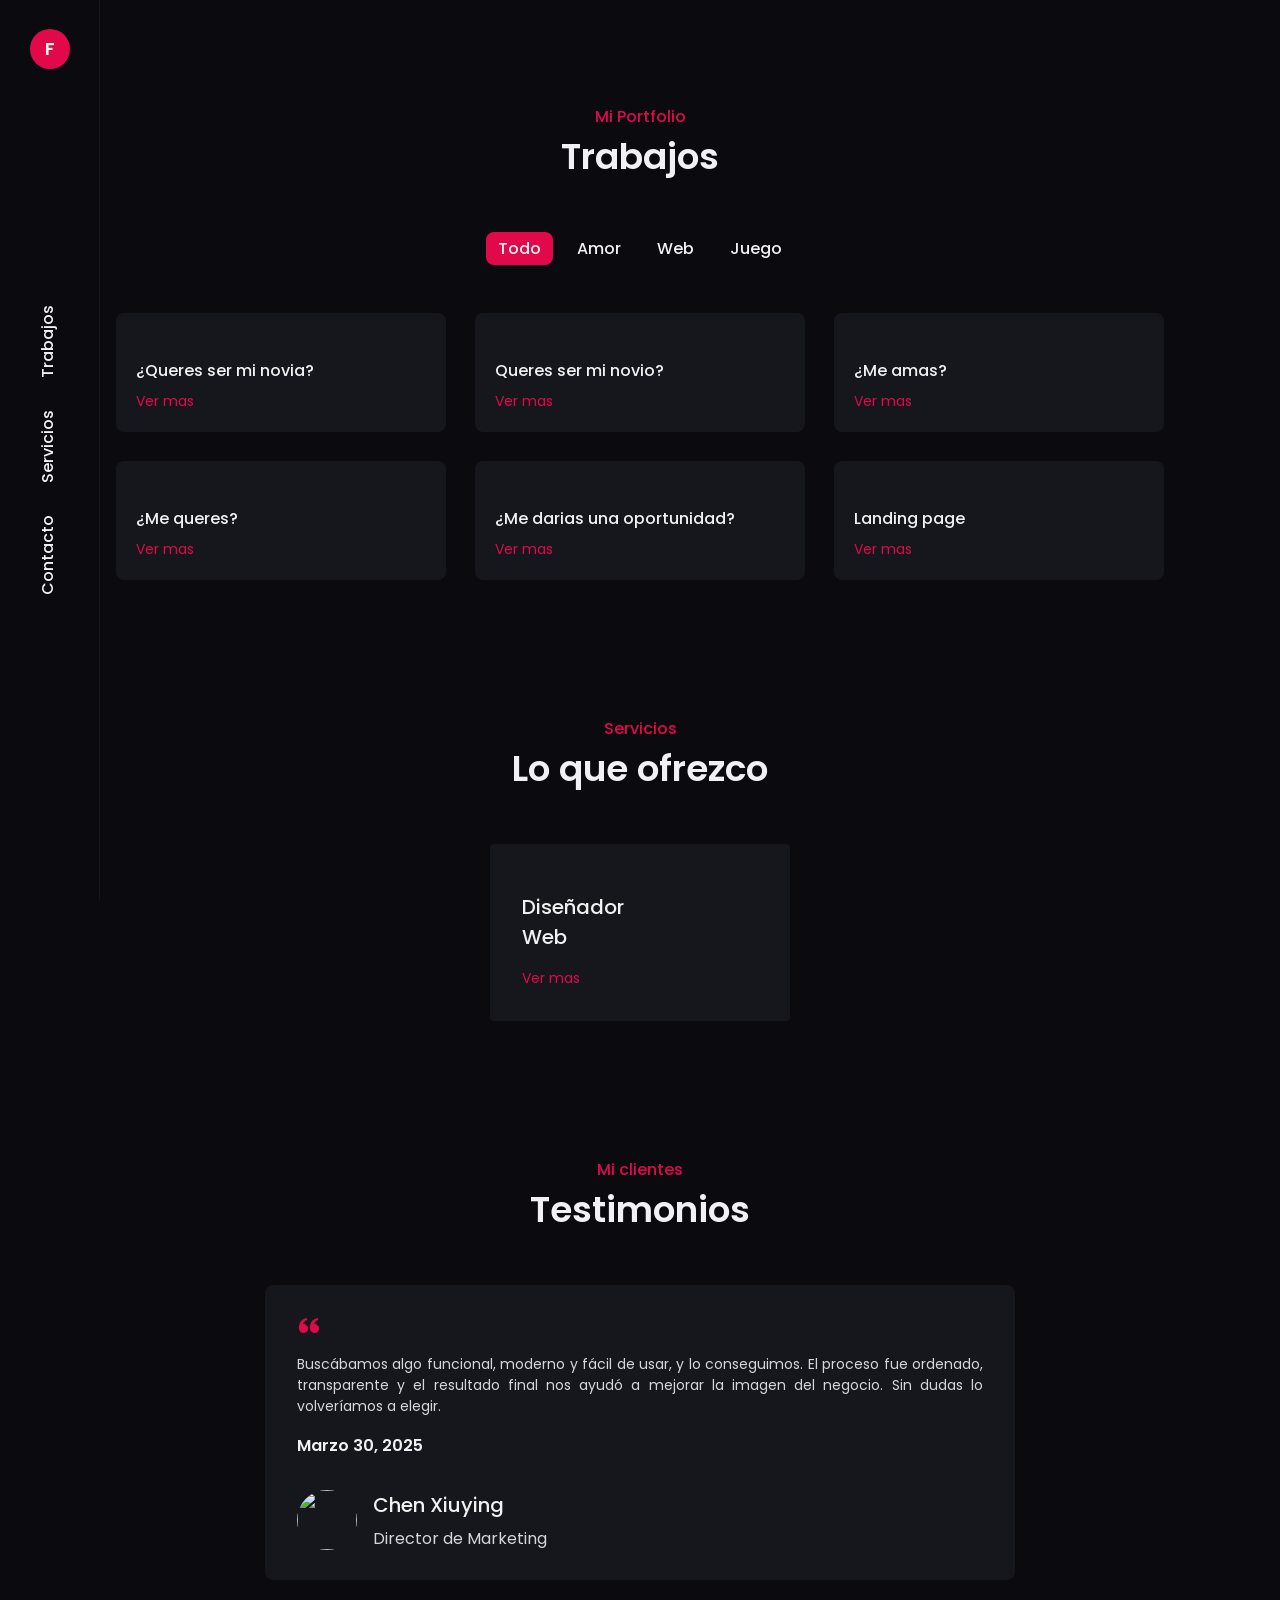
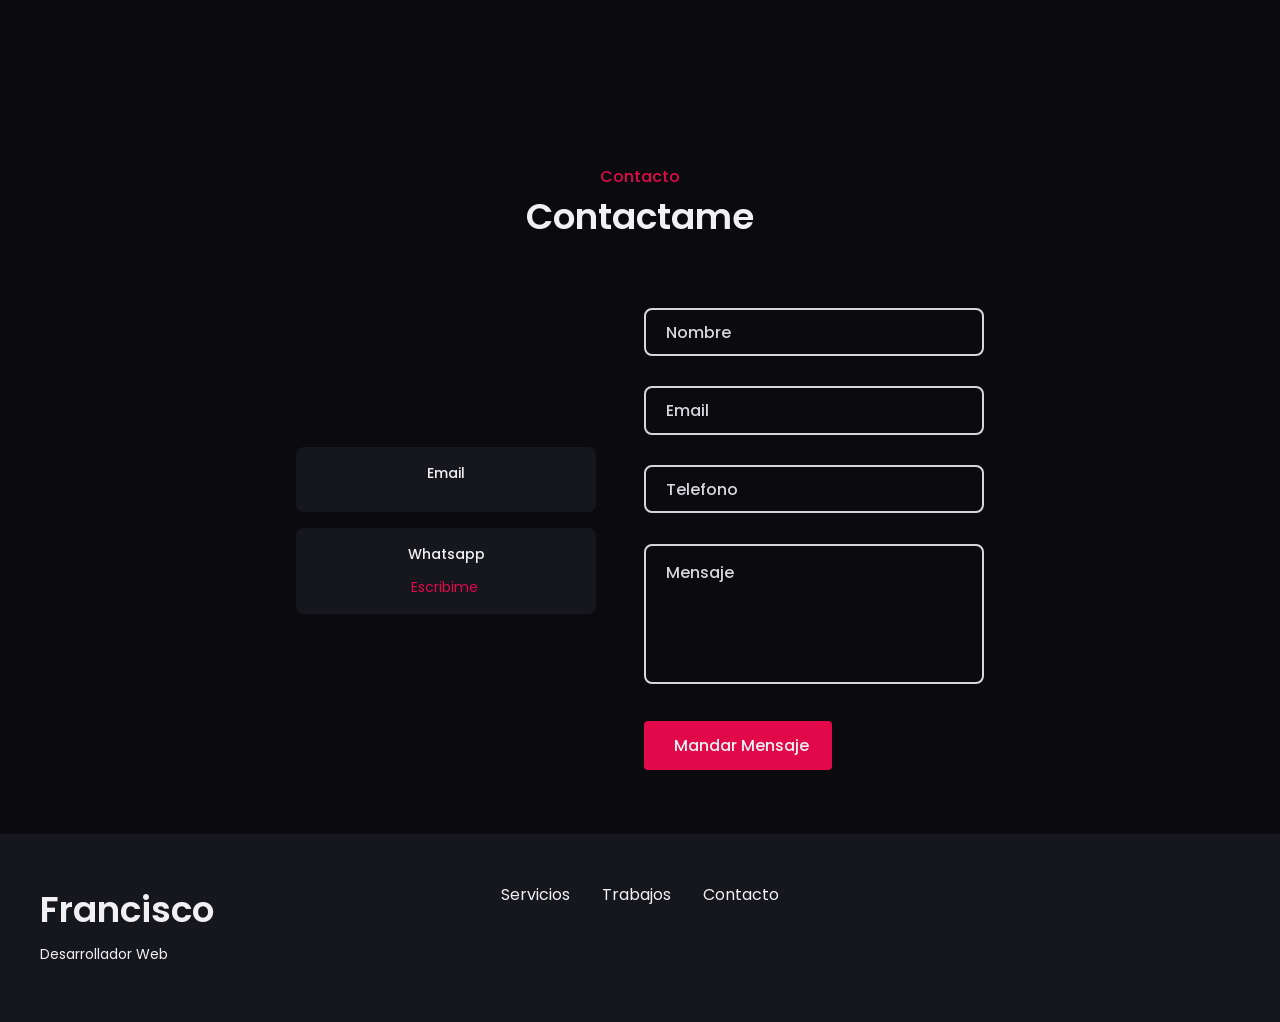
==== commit 6f37a890: "Update index.html" ====
--- a/index.html
+++ b/index.html
@@ -97,124 +97,188 @@
 
             <div class="work-filters">
                 <span class="work-item active-work" data-filter="all">Todo</span>
-                <span class="work-item" data-filter=".web">San valentin</span>
+                <span class="work-item" data-filter=".web">Amor</span>
                 <span class="work-item" data-filter=".app">Web</span>
                 <span class="work-item" data-filter=".design">Juego</span>
             </div>
 
             <div class="work-container container grid">
                 <div class="work-card mix web">
-                    <img src="https://i.postimg.cc/52frxtRZ/cartaamor.png" alt="" class="work-img">
-                    <h3 class="work-title">San Valentin Regalo</h3>
+                    <img src="https://i.postimg.cc/jdG24ghD/novia.png" alt="" class="work-img">
+                    <h3 class="work-title">¿Queres ser mi novia?</h3>
                     <span class="work-button">Ver mas<i class="uil uil-arrow-right work-button-icon"></i></span>
 
                     <div class="portfolio-item-details">
-                        <h3 class="details-title">Carta San Valentin personalizada</h3>
-                        <p class="details-description">Buena opcion para darle un detallito unico, especial y tierno </p>
+                        <h3 class="details-title">Pagina web que transforma un momento incómodo en un juego divertido.</h3>
+                        <p class="details-description">
+                            Ideal para hacer preguntas de este estilo y perfecto para hacer sentir especial a alguien con esta propuesta unica </p>
                         <ul class="details-info">
-                            <li>Precio= <span>$10.000 ARG (7 USD) </span></li>
+                            <li>Precio= <span>$4000 ARG (3 USD) </span></li>
                             <li>Tecnologia - <span>html css js</span></li>
-                            <li>Regalo- <span>Personalizado</span></li>
-                            <li>Mirar ejemplo - <span><a href="https://francisco46126.github.io/CART2/">www.cartaamor.com</a></span></li>
+                            <li>Regalo- <span></span></li>
+                            <li>Mirar ejemplo - <span><a href="https://francisco46126.github.io/queres/">www.queres.com</a></span></li>
                            <!-- <a href="https://wa.me/5493513250693?text=Hola%2C%20quiero%20comprar%20la%20carta%20de%20San%20Valentin%20%E2%9D%A4%EF%B8%8F"
                                      target="_blank"
                                     class="button">
                                      <i class="button-icon"></i>
                                      Comprar -->
                                  </a>
+                                  <a href="https://mpago.la/1bJjBjb"
+                                     target="_blank"
+                                    class="button">
+                                     <i class="button-icon"></i>
+                                     Comprar por Mercado Pago 
+                                 </a>
+                                 <li></li>
+                                 <a href="https://paypal.me/FranciscoBarbaresco"
+                                     target="_blank"
+                                    class="button">
+                                     <i class="button-icon"></i>
+                                     Comprar por Paypal 
+                                 </a>
+                          <li> <span>📩 Luego del pago, si no recibiste automaticamente la pagina web -->⚠️ IMPORTANTE: Mandar combrobante Al Gmail: "francislupe22@gmail.com" y con el asunto la pagina que eligas, muchas gracias. </span></li>
                         </ul>
                     </div>
                 </div>
 
                 <div class="work-card mix web">
-                    <img src="https://i.postimg.cc/NFw4pJhx/serminovi.png" alt="" class="work-img">
-                    <h3 class="work-title">Queres ser mi San Valentin?</h3>
+                    <img src="https://i.postimg.cc/c4VCB9cK/novio.png" alt="" class="work-img">
+                    <h3 class="work-title">Queres ser mi novio?</h3>
                     <span class="work-button">Ver mas<i class="uil uil-arrow-right work-button-icon"></i></span>
 
                     <div class="portfolio-item-details">
-                        <h3 class="details-title">Queres ser mi pareja</h3>
-                        <p class="details-description">Pagina web con dos botones (si/no) que el unico boton que te deja pulsar es el "Si", el otro boton se mueve para que no se pueda tocar.      Perfecto para pedir lo que sea y siempre te digan que si!</p>
+                        <h3 class="details-title">Pagina web que transforma un momento incómodo en un juego divertido.</h3>
+                        <p class="details-description">Ideal para hacer preguntas de este estilo y perfecto para hacer sentir especial a alguien con esta propuesta unica</p>
                         <ul class="details-info">
-                            <li>Precio=  <span>$2.999 ARG (2 USD) </span></li>
+                            <li>Precio=  <span>$4000 ARG (3 USD) </span></li>
                             <li>Tecnologia - <span>html css js</span></li>
-                            <li>Regalo- <span>📩 Luego del pago serás redirigido a un DRIVE  y recibir el contenido.</span></li>
-                            <li>Mirar ejemplo - <span><a href="https://francisco46126.github.io/queres/">www.sanvalentin.com</a></span></li>
-                            <a href="https://mpago.la/2j8Ddaz"
+                            <li>Regalo- <span></span></li>
+                            <li>Mirar ejemplo - <span><a href="https://francisco46126.github.io/queres/">www.queres.com</a></span></li>
+                            <a href="https://mpago.la/2rK9g9a"
                                      target="_blank"
                                     class="button">
                                      <i class="button-icon"></i>
                                      Comprar por Mercado Pago 
                                  </a>
-                          <li> <span>📩 Luego del pago serás redirigido AUTOMATICAMENTE a un DRIVE  y recibir el contenido.</span></li>
+                                 <li></li>
+                                 <a href="https://paypal.me/FranciscoBarbaresco"
+                                     target="_blank"
+                                    class="button">
+                                     <i class="button-icon"></i>
+                                     Comprar por Paypal 
+                                 </a>
+                          <li> <span>📩 Luego del pago, si no recibiste automaticamente la pagina web -->⚠️ IMPORTANTE: Mandar combrobante Al Gmail: "francislupe22@gmail.com" y con el asunto la pagina que eligas, muchas gracias. </span></li>
                         </ul>
                     </div>
                 </div>
 
                 <div class="work-card mix web">
-                    <img src="https://i.postimg.cc/DZYhGXRD/noti.png" alt="" class="work-img">
-                    <h3 class="work-title">Notificacion del amor</h3>
+                    <img src="https://i.postimg.cc/qvPKgBYB/amas.png" alt="" class="work-img">
+                    <h3 class="work-title">¿Me amas?</h3>
                     <span class="work-button">Ver mas<i class="uil uil-arrow-right work-button-icon"></i></span>
 
                     <div class="portfolio-item-details">
-                        <h3 class="details-title">Pagina para decir algo bonito</h3>
-                        <p class="details-description">Lo personalizas como vos quieras con una foto de ustedes y lo que tengas para decirle a esa personita especial.</p>
+                        <h3 class="details-title">Pagina web que transforma un momento incómodo en un juego divertido.</h3>
+                        <p class="details-description">Ideal para hacer preguntas de este estilo y perfecto para hacer sentir especial a alguien con esta propuesta unica</p>
                         <ul class="details-info">
-                            <li>Precio= <span>$10.000  ARG (7 USD)</span></li>
+                            <li>Precio= <span>$4.000 ARG (3 USD)</span></li>
                             <li>Tecnologia - <span>html css</span></li>
-                            <li>Regalo- <span>Personalizado</span></li>
-                            <li>Mirar ejemplo - <span><a href="https://francisco46126.github.io/notidelamor/">www.notidelamor.com</a></span></li>
+                            <li>Regalo- <span></span></li>
+                            <li>Mirar ejemplo - <span><a href="https://francisco46126.github.io/queres/">www.queres.com</a></span></li>
                            <!-- <a href="https://wa.me/5493513250693?text=Hola%2C%20quiero%20comprar%20la%20p%C3%A1gina%20de%20Notificaci%C3%B3n%20de%20Amor%20%E2%9D%A4%EF%B8%8F"
                                      target="_blank"
                                     class="button">
                                      <i class="button-icon"></i>
                                      Comprar -->
                                  </a>
+                                  <a href="https://mpago.la/1wY4Kon"
+                                     target="_blank"
+                                    class="button">
+                                     <i class="button-icon"></i>
+                                     Comprar por Mercado Pago 
+                                 </a>
+                                 <li></li>
+                                 <a href="https://paypal.me/FranciscoBarbaresco"
+                                     target="_blank"
+                                    class="button">
+                                     <i class="button-icon"></i>
+                                     Comprar por Paypal 
+                                 </a>
+                          <li> <span>📩 Luego del pago, si no recibiste automaticamente la pagina web -->⚠️ IMPORTANTE: Mandar combrobante Al Gmail: "francislupe22@gmail.com" y con el asunto la pagina que eligas, muchas gracias. </span></li>
                         </ul>
                     </div>
                 </div>
 
                 <div class="work-card mix web">
-                    <img src="https://i.postimg.cc/FHWX8cHW/abrilo.png" alt="" class="work-img">
-                    <h3 class="work-title">Carta Amor</h3>
+                    <img src="https://i.postimg.cc/BnrFtZy6/queres.png" alt="" class="work-img">
+                    <h3 class="work-title">¿Me queres?</h3>
                     <span class="work-button">Ver mas<i class="uil uil-arrow-right work-button-icon"></i></span>
 
                     <div class="portfolio-item-details">
-                        <h3 class="details-title">Carta de amor con 3 notitas</h3>
-                        <p class="details-description">cada notita para poder decirle lo mucho que queres a esa persona </p>
+                        <h3 class="details-title">Pagina web que transforma un momento incómodo en un juego divertido.</h3>
+                        <p class="details-description">Ideal para hacer preguntas de este estilo y perfecto para hacer sentir especial a alguien con esta propuesta unica</p>
                         <ul class="details-info">
-                            <li>Precio=  <span>$10.000 ARG (7 USD)</span></li>
+                            <li>Precio=  <span>$4.000 ARG (3 USD)</span></li>
                             <li>Tecnologia - <span>html css js</span></li>
-                            <li>Regalo- <span>Personalizado</span></li>
-                            <li>Mirar ejemplo - <span><a href="https://francisco46126.github.io/carta2/">www.carta.com</a></span></li>
+                            <li>Regalo- <span></span></li>
+                            <li>Mirar ejemplo - <span><a href="https://francisco46126.github.io/queres/">www.queres.com</a></span></li>
                           <!--  <a href="https://wa.me/5493513250693?text=Hola%2C%20quiero%20comprar%20la%20Carta%20de%20amor%20con%203%20notitas%20%F0%9F%92%8C"
                                      target="_blank"
                                     class="button">
                                      <i class="button-icon"></i>
                                      Comprar 
                                  </a> -->
+                                  <a href="https://mpago.la/2QpT3zf"
+                                     target="_blank"
+                                    class="button">
+                                     <i class="button-icon"></i>
+                                     Comprar por Mercado Pago 
+                                 </a>
+                                 <li></li>
+                                 <a href="https://paypal.me/FranciscoBarbaresco"
+                                     target="_blank"
+                                    class="button">
+                                     <i class="button-icon"></i>
+                                     Comprar por Paypal 
+                                 </a>
+                          <li> <span>📩 Luego del pago, si no recibiste automaticamente la pagina web -->⚠️ IMPORTANTE: Mandar combrobante Al Gmail: "francislupe22@gmail.com" y con el asunto la pagina que eligas, muchas gracias. </span></li>
                         </ul>
                     </div>
                 </div>
 
-                <div class="work-card mix design">
-                    <img src="https://i.postimg.cc/Z5MDrzH5/juego.png" alt="" class="work-img">
-                    <h3 class="work-title">Juego de Memoria Personalizado </h3>
+                <div class="work-card mix web">
+                    <img src="https://i.postimg.cc/Z5GN0YgT/oportu.png" alt="" class="work-img">
+                    <h3 class="work-title">¿Me darias una oportunidad?</h3>
                     <span class="work-button">Ver mas<i class="uil uil-arrow-right work-button-icon"></i></span>
 
                     <div class="portfolio-item-details">
-                        <h3 class="details-title">Juego de Memoria</h3>
-                        <p class="details-description">Es como el clasico juego de memoria, donde podes poner imagenes que vos quieras y asi jugar a juntar las imagenes iguales, muy entretenido para hacer de regalo.</p>
+                        <h3 class="details-title">Pagina web que transforma un momento incómodo en un juego divertido.</h3>
+                        <p class="details-description">Ideal para hacer preguntas de este estilo y perfecto para hacer sentir especial a alguien con esta propuesta unica</p>
                         <ul class="details-info">
-                            <li>Precio=  <span>$10.000 ARG (7 USD)</span></li>
+                            <li>Precio=  <span>$4.000 ARG (3 USD)</span></li>
                             <li>Tecnologia - <span>html css js</span></li>
-                            <li>Juego <span>Personalizado</span></li>
-                            <li>Mirar ejemplo - <span><a href="https://francisco46126.github.io/juego/">www.juegodememoria.com</a></span></li>
+                            <li>Juego <span></span></li>
+                            <li>Mirar ejemplo - <span><a href="https://francisco46126.github.io/queres/">www.queres.com</a></span></li>
                           <!--  <a href="https://wa.me/5493513250693?text=Hola%2C%20quiero%20saber%20m%C3%A1s%20sobre%20el%20juego%20de%20memoria%20personalizado%20%E2%9D%A4%EF%B8%8F"
                                      target="_blank"
                                     class="button">
                                      <i class="button-icon"></i>
                                      Mandar Mensaje
                                  </a> -->
+                                  <a href="https://mpago.la/1qGpoU4"
+                                     target="_blank"
+                                    class="button">
+                                     <i class="button-icon"></i>
+                                     Comprar por Mercado Pago 
+                                 </a>
+                                 <li></li>
+                                 <a href="https://paypal.me/FranciscoBarbaresco"
+                                     target="_blank"
+                                    class="button">
+                                     <i class="button-icon"></i>
+                                     Comprar por Paypal 
+                                 </a>
+                          <li> <span>📩 Luego del pago, si no recibiste automaticamente la pagina web -->⚠️ IMPORTANTE: Mandar combrobante Al Gmail: "francislupe22@gmail.com" y con el asunto la pagina que eligas, muchas gracias. </span></li>
                         </ul>
                     </div>
                 </div>
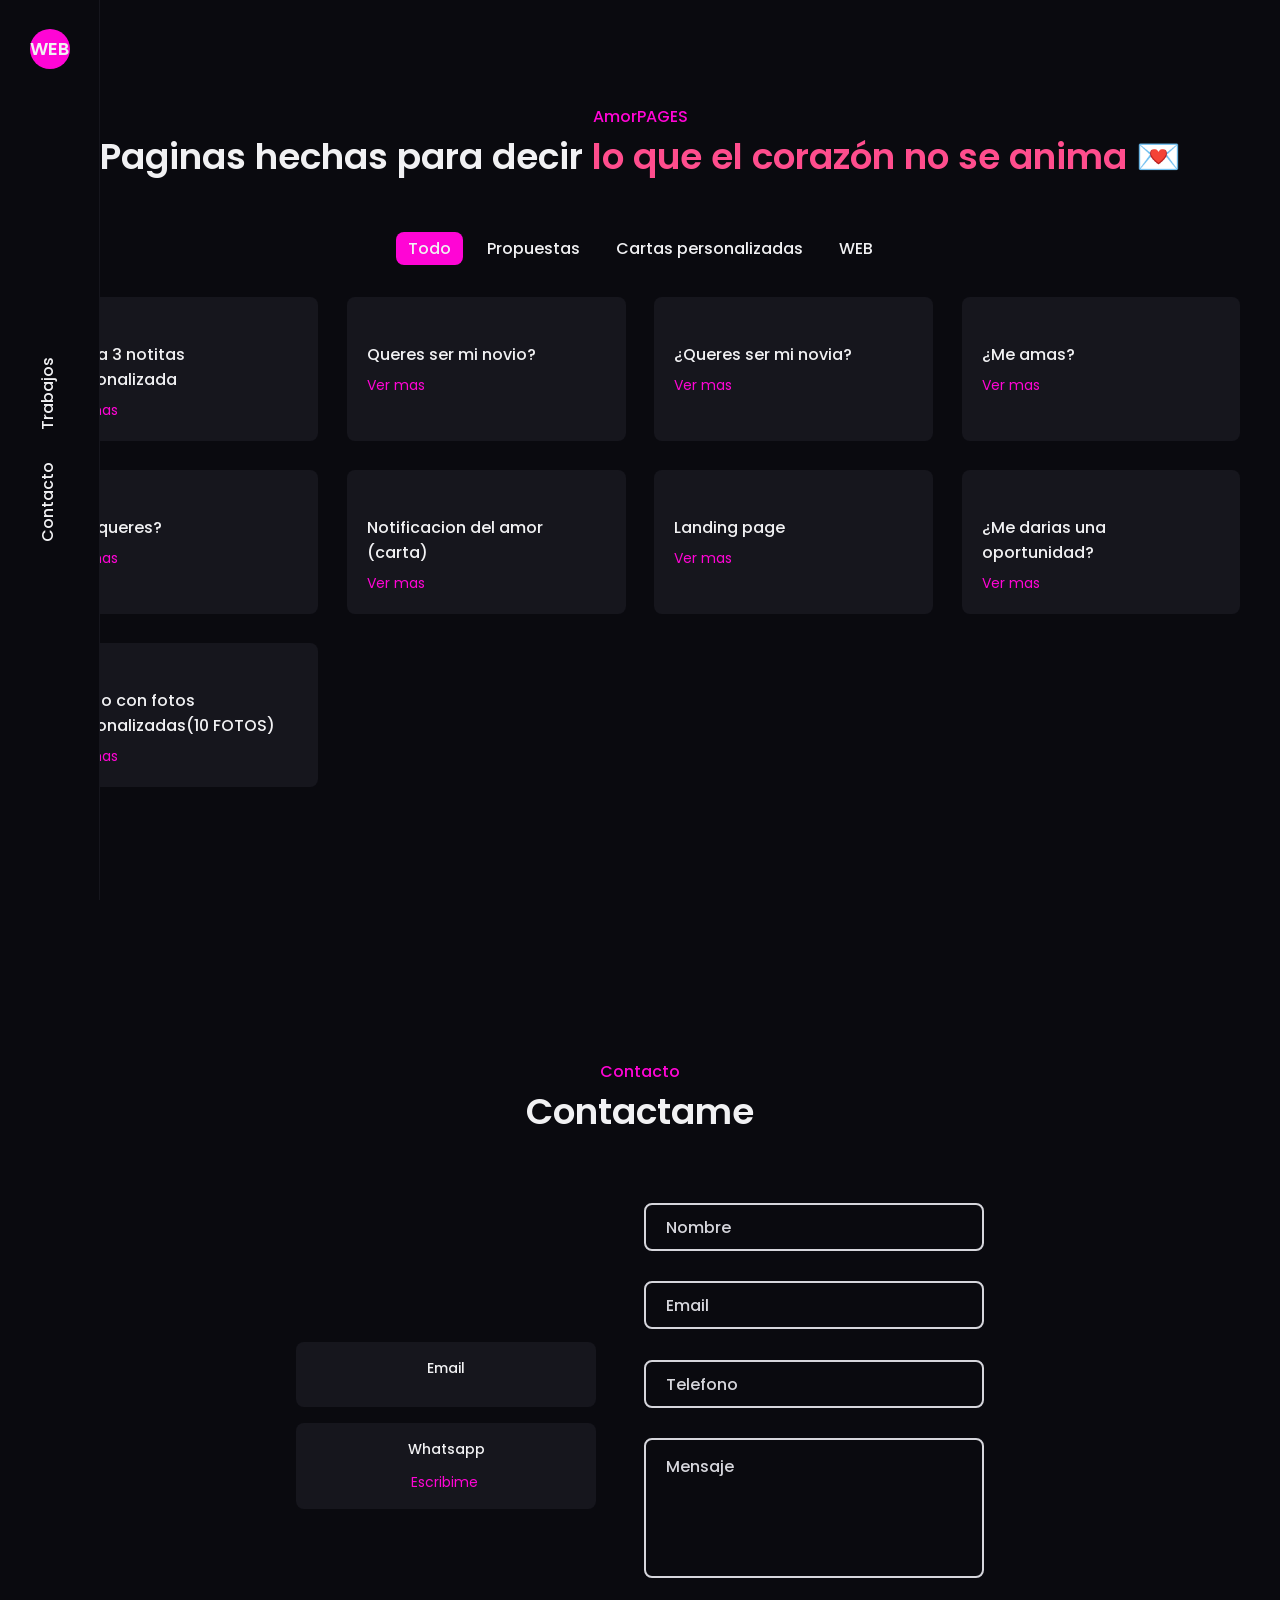
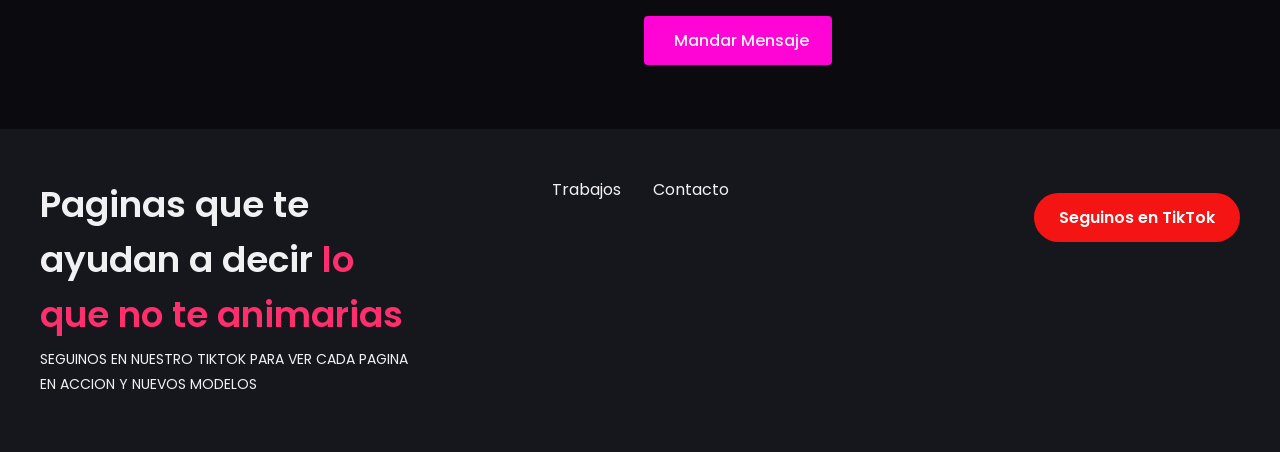
==== commit 1623835c: "Add files via upload" ====
--- a/index.html
+++ b/index.html
@@ -13,7 +13,7 @@
 <head>
     <meta charset="UTF-8">
     <meta name="viewport" content="width=device-width, initial-scale=1.0">
-    <title>Document</title>
+    <title>AMOR PAGE</title>
     <link rel="stylesheet" href="https://unicons.iconscout.com/release/v4.0.8/css/line.css">
     <link href='https://unpkg.com/boxicons@2.1.4/css/boxicons.min.css' rel='stylesheet'>
     <link rel="stylesheet" href="https://cdn.jsdelivr.net/npm/swiper@11/swiper-bundle.min.css"/>
@@ -21,14 +21,12 @@
     <link rel="stylesheet" href="style.css">
 </head>
 <body>
-    <div class="nav-toggle" id="nav-toggle">
-        <i class="uil uil-bars"></i>
-    </div>
+    
 
     <aside class="sidebar" id="sidebar">
         <nav class="nav">
             <div class="nav-logo">
-                <a href="#" class="nav-logo-text">F</a>
+                <a href="#" class="nav-logo-text">WEB</a>
             </div>
 
             <div class="nav-menu">
@@ -40,9 +38,6 @@
                             <a href="#work" class="nav-link">Trabajos</a>
                         </li>
 
-                        <li class="nav-item">
-                            <a href="#services" class="nav-link">Servicios</a>
-                        </li>
 
                         <li class="nav-item">
                             <a href="#contact" class="nav-link">Contacto</a>
@@ -56,53 +51,84 @@
 
     
         </section> 
-<!--
-        <section class="about section" id="about">
-            <h2 class="section-title" data-heading="Mi Portafolio">Acerca de mi</h2>
-
-            <div class="about-container container grid">
-                <img src="https://i.postimg.cc/W1YZxTpJ/about-img.jpg" alt="" class="about-img">
-
-                <div class="about-data">
-                    <h3 class="about-heading">Hola</h3>
-                    <p class="about-description">Soy un desarrollador web, con amplios conocimientos y años de experiencia, trabajando con trabajos de calidad en tecnologías web.</p>
-
-                    <div class="about-info">
-                        <div class="about-box">
-                            <i class="uil uil-award about-icon"></i>
-                            <h3 class="about-title">Experiencia</h3>
-                            <span class="about-subtitle">3 + Años</span>
-                        </div>
-
-                        <div class="about-box">
-                            <i class="uil uil-suitcase-alt about-icon"></i>
-                            <h3 class="about-title">Proyectos</h3>
-                            <span class="about-subtitle">30 + Proyectos</span>
-                        </div>
-
-                        <div class="about-box">
-                            <i class="uil uil-headphones-alt about-icon"></i>
-                            <h3 class="about-title">Soporte</h3>
-                            <span class="about-subtitle">Online 24/7</span>
-                        </div>
-                    </div>
-
-                    <a href="#contact" class="button"><i class="uil uil-navigator button-icon"></i>Contactame</a>
-                </div>
-            </div>
-        </section>
-       -->
+
         <section class="work section" id="work">
-            <h2 class="section-title" data-heading="Mi Portfolio">Trabajos</h2>
+            <h2 class="section-title" data-heading="AmorPAGES">Paginas hechas para decir <span class="romantic">lo que el corazón no se anima</span> 💌</h2>
 
             <div class="work-filters">
                 <span class="work-item active-work" data-filter="all">Todo</span>
-                <span class="work-item" data-filter=".web">Amor</span>
-                <span class="work-item" data-filter=".app">Web</span>
-                <span class="work-item" data-filter=".design">Juego</span>
-            </div>
-
+                <span class="work-item" data-filter=".web">Propuestas</span>
+                <span class="work-item" data-filter=".carta">Cartas personalizadas</span>
+                <span class="work-item" data-filter=".app">WEB</span>
+            </div>
+
+            
+<!-- partial --><!-- partial --><!-- partial --><!-- partial -->
             <div class="work-container container grid">
+                <div class="work-card mix carta">
+                    <img src="https://i.postimg.cc/FHWX8cHW/abrilo.png" alt="" class="work-img">
+                    <h3 class="work-title">Carta 3 notitas personalizada</h3>
+                    <span class="work-button">Ver mas<i class="uil uil-arrow-right work-button-icon"></i></span>
+
+                    <div class="portfolio-item-details">
+                        <h3 class="details-title">Pagina web que transforma un momento incómodo en un juego divertido.</h3>
+                        <p class="details-description">
+                            Ideal para hacer preguntas de este estilo y perfecto para hacer sentir especial a alguien con esta propuesta unica </p>
+                        <ul class="details-info">
+                            <li>Precio= <span>$6.000 ARG (4 USD) </span></li>
+                            <li>Tecnologia - <span>html css js</span></li>
+                            <li>Mirar ejemplo - <span><a href="https://francisco46126.github.io/carta2/">www.carta.com</a></span></li>
+                           
+                                 </a>
+                                  <a href="https://mpago.la/1afZS4c"
+                                     target="_blank"
+                                    class="button">
+                                     <i class="button-icon"></i>
+                                     Comprar por Mercado Pago 
+                                 </a>
+                                 <li></li>
+                                 <a href="https://paypal.me/FranciscoBarbaresco"
+                                     target="_blank"
+                                    class="button">
+                                     <i class="button-icon"></i>
+                                     Comprar por Paypal 
+                                 </a>
+                          <li> <span>📩 Luego del pago-->⚠️ IMPORTANTE: Mandar combrobante Al numero: "+54 9 351 325 0693" , muchas gracias. </span></li>
+                        </ul>
+                    </div>
+                </div>
+<!-- partial --><!-- partial --><!-- partial --><!-- partial -->
+                <div class="work-card mix web">
+                    <img src="https://i.postimg.cc/c4VCB9cK/novio.png" alt="" class="work-img">
+                    <h3 class="work-title">Queres ser mi novio?</h3>
+                    <span class="work-button">Ver mas<i class="uil uil-arrow-right work-button-icon"></i></span>
+
+                    <div class="portfolio-item-details">
+                        <h3 class="details-title">Pagina web que transforma un momento incómodo en un juego divertido.</h3>
+                        <p class="details-description">Ideal para hacer preguntas de este estilo y perfecto para hacer sentir especial a alguien con esta propuesta unica</p>
+                        <ul class="details-info">
+                            <li>Precio=  <span>$2.999 ARG (2,5 USD) </span></li>
+                            <li>Mirar ejemplo - <span><a href="https://francisco46126.github.io/queres/">www.queres.com</a></span></li>
+                            <a href="https://mpago.la/2rK9g9a"
+                                     target="_blank"
+                                    class="button">
+                                     <i class="button-icon"></i>
+                                     Comprar por Mercado Pago 
+                                 </a>
+                                 <li></li>
+                                 <a href="https://paypal.me/FranciscoBarbaresco"
+                                     target="_blank"
+                                    class="button">
+                                     <i class="button-icon"></i>
+                                     Comprar por Paypal 
+                                 </a>
+                          <li> <span>📩 Luego del pago, si no recibiste automaticamente la pagina web -->⚠️ IMPORTANTE: Mandar combrobante Al Gmail: "francislupe22@gmail.com" y con el asunto la pagina que eligas, muchas gracias. </span></li>
+                        </ul>
+                    </div>
+                </div>
+<!-- partial --><!-- partial --><!-- partial --><!-- partial --><!-- partial -->
+
+                
                 <div class="work-card mix web">
                     <img src="https://i.postimg.cc/jdG24ghD/novia.png" alt="" class="work-img">
                     <h3 class="work-title">¿Queres ser mi novia?</h3>
@@ -113,15 +139,9 @@
                         <p class="details-description">
                             Ideal para hacer preguntas de este estilo y perfecto para hacer sentir especial a alguien con esta propuesta unica </p>
                         <ul class="details-info">
-                            <li>Precio= <span>$4000 ARG (3 USD) </span></li>
-                            <li>Tecnologia - <span>html css js</span></li>
-                            <li>Regalo- <span></span></li>
+                            <li>Precio= <span>$2.999 ARG (2,5 USD) </span></li>
                             <li>Mirar ejemplo - <span><a href="https://francisco46126.github.io/queres/">www.queres.com</a></span></li>
-                           <!-- <a href="https://wa.me/5493513250693?text=Hola%2C%20quiero%20comprar%20la%20carta%20de%20San%20Valentin%20%E2%9D%A4%EF%B8%8F"
-                                     target="_blank"
-                                    class="button">
-                                     <i class="button-icon"></i>
-                                     Comprar -->
+                           
                                  </a>
                                   <a href="https://mpago.la/1bJjBjb"
                                      target="_blank"
@@ -140,38 +160,7 @@
                         </ul>
                     </div>
                 </div>
-
-                <div class="work-card mix web">
-                    <img src="https://i.postimg.cc/c4VCB9cK/novio.png" alt="" class="work-img">
-                    <h3 class="work-title">Queres ser mi novio?</h3>
-                    <span class="work-button">Ver mas<i class="uil uil-arrow-right work-button-icon"></i></span>
-
-                    <div class="portfolio-item-details">
-                        <h3 class="details-title">Pagina web que transforma un momento incómodo en un juego divertido.</h3>
-                        <p class="details-description">Ideal para hacer preguntas de este estilo y perfecto para hacer sentir especial a alguien con esta propuesta unica</p>
-                        <ul class="details-info">
-                            <li>Precio=  <span>$4000 ARG (3 USD) </span></li>
-                            <li>Tecnologia - <span>html css js</span></li>
-                            <li>Regalo- <span></span></li>
-                            <li>Mirar ejemplo - <span><a href="https://francisco46126.github.io/queres/">www.queres.com</a></span></li>
-                            <a href="https://mpago.la/2rK9g9a"
-                                     target="_blank"
-                                    class="button">
-                                     <i class="button-icon"></i>
-                                     Comprar por Mercado Pago 
-                                 </a>
-                                 <li></li>
-                                 <a href="https://paypal.me/FranciscoBarbaresco"
-                                     target="_blank"
-                                    class="button">
-                                     <i class="button-icon"></i>
-                                     Comprar por Paypal 
-                                 </a>
-                          <li> <span>📩 Luego del pago, si no recibiste automaticamente la pagina web -->⚠️ IMPORTANTE: Mandar combrobante Al Gmail: "francislupe22@gmail.com" y con el asunto la pagina que eligas, muchas gracias. </span></li>
-                        </ul>
-                    </div>
-                </div>
-
+<!-- partial --><!-- partial --><!-- partial --><!-- partial --><!-- partial -->
                 <div class="work-card mix web">
                     <img src="https://i.postimg.cc/qvPKgBYB/amas.png" alt="" class="work-img">
                     <h3 class="work-title">¿Me amas?</h3>
@@ -181,15 +170,9 @@
                         <h3 class="details-title">Pagina web que transforma un momento incómodo en un juego divertido.</h3>
                         <p class="details-description">Ideal para hacer preguntas de este estilo y perfecto para hacer sentir especial a alguien con esta propuesta unica</p>
                         <ul class="details-info">
-                            <li>Precio= <span>$4.000 ARG (3 USD)</span></li>
-                            <li>Tecnologia - <span>html css</span></li>
-                            <li>Regalo- <span></span></li>
+                            <li>Precio= <span>$2.999 ARG (2,5 USD)</span></li>
                             <li>Mirar ejemplo - <span><a href="https://francisco46126.github.io/queres/">www.queres.com</a></span></li>
-                           <!-- <a href="https://wa.me/5493513250693?text=Hola%2C%20quiero%20comprar%20la%20p%C3%A1gina%20de%20Notificaci%C3%B3n%20de%20Amor%20%E2%9D%A4%EF%B8%8F"
-                                     target="_blank"
-                                    class="button">
-                                     <i class="button-icon"></i>
-                                     Comprar -->
+                           
                                  </a>
                                   <a href="https://mpago.la/1wY4Kon"
                                      target="_blank"
@@ -208,7 +191,7 @@
                         </ul>
                     </div>
                 </div>
-
+<!-- partial --><!-- partial --><!-- partial --><!-- partial --><!-- partial -->
                 <div class="work-card mix web">
                     <img src="https://i.postimg.cc/BnrFtZy6/queres.png" alt="" class="work-img">
                     <h3 class="work-title">¿Me queres?</h3>
@@ -218,71 +201,58 @@
                         <h3 class="details-title">Pagina web que transforma un momento incómodo en un juego divertido.</h3>
                         <p class="details-description">Ideal para hacer preguntas de este estilo y perfecto para hacer sentir especial a alguien con esta propuesta unica</p>
                         <ul class="details-info">
-                            <li>Precio=  <span>$4.000 ARG (3 USD)</span></li>
+                            <li>Precio=  <span>$2.999 ARG (2,5 USD)</span></li>
+                            <li>Mirar ejemplo - <span><a href="https://francisco46126.github.io/queres/">www.queres.com</a></span></li>
+                     
+                                  <a href="https://mpago.la/2QpT3zf"
+                                     target="_blank"
+                                    class="button">
+                                     <i class="button-icon"></i>
+                                     Comprar por Mercado Pago 
+                                 </a>
+                                 <li></li>
+                                 <a href="https://paypal.me/FranciscoBarbaresco"
+                                     target="_blank"
+                                    class="button">
+                                     <i class="button-icon"></i>
+                                     Comprar por Paypal 
+                                 </a>
+                          <li> <span>📩 Luego del pago, si no recibiste automaticamente la pagina web -->⚠️ IMPORTANTE: Mandar combrobante Al Gmail: "francislupe22@gmail.com" y con el asunto la pagina que eligas, muchas gracias. </span></li>
+                        </ul>
+                    </div>
+                </div>
+<!-- partial --><!-- partial --><!-- partial --><!-- partial --><!-- partial -->
+                <div class="work-card mix carta">
+                    <img src="https://i.postimg.cc/sx1Gr8hJ/noti.png" alt="" class="work-img">
+                    <h3 class="work-title">Notificacion del amor (carta)</h3>
+                    <span class="work-button">Ver mas<i class="uil uil-arrow-right work-button-icon"></i></span>
+
+                    <div class="portfolio-item-details">
+                        <h3 class="details-title">Pagina web que transforma un momento incómodo en un juego divertido.</h3>
+                        <p class="details-description">Ideal para hacer preguntas de este estilo y perfecto para hacer sentir especial a alguien con esta propuesta unica</p>
+                        <ul class="details-info">
+                            <li>Precio=  <span>$6.000 ARG (4 USD)</span></li>
                             <li>Tecnologia - <span>html css js</span></li>
-                            <li>Regalo- <span></span></li>
-                            <li>Mirar ejemplo - <span><a href="https://francisco46126.github.io/queres/">www.queres.com</a></span></li>
-                          <!--  <a href="https://wa.me/5493513250693?text=Hola%2C%20quiero%20comprar%20la%20Carta%20de%20amor%20con%203%20notitas%20%F0%9F%92%8C"
-                                     target="_blank"
-                                    class="button">
-                                     <i class="button-icon"></i>
-                                     Comprar 
-                                 </a> -->
-                                  <a href="https://mpago.la/2QpT3zf"
-                                     target="_blank"
-                                    class="button">
-                                     <i class="button-icon"></i>
-                                     Comprar por Mercado Pago 
-                                 </a>
-                                 <li></li>
-                                 <a href="https://paypal.me/FranciscoBarbaresco"
-                                     target="_blank"
-                                    class="button">
-                                     <i class="button-icon"></i>
-                                     Comprar por Paypal 
-                                 </a>
-                          <li> <span>📩 Luego del pago, si no recibiste automaticamente la pagina web -->⚠️ IMPORTANTE: Mandar combrobante Al Gmail: "francislupe22@gmail.com" y con el asunto la pagina que eligas, muchas gracias. </span></li>
-                        </ul>
-                    </div>
-                </div>
-
-                <div class="work-card mix web">
-                    <img src="https://i.postimg.cc/Z5GN0YgT/oportu.png" alt="" class="work-img">
-                    <h3 class="work-title">¿Me darias una oportunidad?</h3>
-                    <span class="work-button">Ver mas<i class="uil uil-arrow-right work-button-icon"></i></span>
-
-                    <div class="portfolio-item-details">
-                        <h3 class="details-title">Pagina web que transforma un momento incómodo en un juego divertido.</h3>
-                        <p class="details-description">Ideal para hacer preguntas de este estilo y perfecto para hacer sentir especial a alguien con esta propuesta unica</p>
-                        <ul class="details-info">
-                            <li>Precio=  <span>$4.000 ARG (3 USD)</span></li>
-                            <li>Tecnologia - <span>html css js</span></li>
-                            <li>Juego <span></span></li>
-                            <li>Mirar ejemplo - <span><a href="https://francisco46126.github.io/queres/">www.queres.com</a></span></li>
-                          <!--  <a href="https://wa.me/5493513250693?text=Hola%2C%20quiero%20saber%20m%C3%A1s%20sobre%20el%20juego%20de%20memoria%20personalizado%20%E2%9D%A4%EF%B8%8F"
-                                     target="_blank"
-                                    class="button">
-                                     <i class="button-icon"></i>
-                                     Mandar Mensaje
-                                 </a> -->
-                                  <a href="https://mpago.la/1qGpoU4"
-                                     target="_blank"
-                                    class="button">
-                                     <i class="button-icon"></i>
-                                     Comprar por Mercado Pago 
-                                 </a>
-                                 <li></li>
-                                 <a href="https://paypal.me/FranciscoBarbaresco"
-                                     target="_blank"
-                                    class="button">
-                                     <i class="button-icon"></i>
-                                     Comprar por Paypal 
-                                 </a>
-                          <li> <span>📩 Luego del pago, si no recibiste automaticamente la pagina web -->⚠️ IMPORTANTE: Mandar combrobante Al Gmail: "francislupe22@gmail.com" y con el asunto la pagina que eligas, muchas gracias. </span></li>
-                        </ul>
-                    </div>
-                </div>
-
+                            <li>Mirar ejemplo - <span><a href="https://francisco46126.github.io/notidelamor/">www.notidelamor.com</a></span></li>
+                         
+                                  <a href="https://mpago.la/1afZS4c"
+                                     target="_blank"
+                                    class="button">
+                                     <i class="button-icon"></i>
+                                     Comprar por Mercado Pago 
+                                 </a>
+                                 <li></li>
+                                 <a href="https://paypal.me/FranciscoBarbaresco"
+                                     target="_blank"
+                                    class="button">
+                                     <i class="button-icon"></i>
+                                     Comprar por Paypal 
+                                 </a>
+                          <li> <span>📩 Luego del pago-->⚠️ IMPORTANTE: Mandar combrobante Al numero: "+54 9 351 325 0693" , muchas gracias.</span></li>
+                        </ul>
+                    </div>
+                </div>
+<!-- partial --><!-- partial --><!-- partial --><!-- partial -->
                 <div class="work-card mix app">
                     <img src="https://i.postimg.cc/J7vKh5pN/reloj.png" alt="" class="work-img">
                     <h3 class="work-title">Landing page</h3>
@@ -305,7 +275,85 @@
                         </ul>
                     </div>
                 </div>
-            </div>
+<!-- partial --> <!-- partial --><!-- partial --><!-- partial --><!-- partial --><!-- partial -->
+                <div class="work-card mix web">
+                    <img src="https://i.postimg.cc/Z5GN0YgT/oportu.png" alt="" class="work-img">
+                    <h3 class="work-title">¿Me darias una oportunidad?</h3>
+                    <span class="work-button">Ver mas<i class="uil uil-arrow-right work-button-icon"></i></span>
+
+                    <div class="portfolio-item-details">
+                        <h3 class="details-title">Pagina web que transforma un momento incómodo en un juego divertido.</h3>
+                        <p class="details-description">Ideal para hacer preguntas de este estilo y perfecto para hacer sentir especial a alguien con esta propuesta unica</p>
+                        <ul class="details-info">
+                            <li>Precio=  <span>$2.999 ARG (2,5 USD)</span></li>
+                            <li>Mirar ejemplo - <span><a href="https://francisco46126.github.io/queres/">www.queres.com</a></span></li>
+                         
+                                  <a href="https://mpago.la/1qGpoU4"
+                                     target="_blank"
+                                    class="button">
+                                     <i class="button-icon"></i>
+                                     Comprar por Mercado Pago 
+                                 </a>
+                                 <li></li>
+                                 <a href="https://paypal.me/FranciscoBarbaresco"
+                                     target="_blank"
+                                    class="button">
+                                     <i class="button-icon"></i>
+                                     Comprar por Paypal 
+                                 </a>
+                          <li> <span>📩 Luego del pago, si no recibiste automaticamente la pagina web -->⚠️ IMPORTANTE: Mandar combrobante Al Gmail: "francislupe22@gmail.com" y con el asunto la pagina que eligas, muchas gracias. </span></li>
+                        </ul>
+                    </div>
+                </div>
+         <!-- partial --><!-- partial --><!-- partial --><!-- partial -->
+          <div class="work-card mix carta">
+                    <img src="https://i.postimg.cc/Z5MDrzH5/juego.png" alt="" class="work-img">
+                    <h3 class="work-title">Juego con fotos personalizadas(10 FOTOS)</h3>
+                    <span class="work-button">Ver mas<i class="uil uil-arrow-right work-button-icon"></i></span>
+
+                    <div class="portfolio-item-details">
+                        <h3 class="details-title">Pagina web que transforma un momento incómodo en un juego divertido.</h3>
+                        <p class="details-description">Ideal para hacer preguntas de este estilo y perfecto para hacer sentir especial a alguien con esta propuesta unica</p>
+                        <ul class="details-info">
+                            <li>Precio=  <span>$6.000 ARG (4 USD)</span></li>
+                            <li>Tecnologia - <span>html css js</span></li>
+                            <li>Juego <span></span></li>
+                            <li>Mirar ejemplo - <span><a href="https://francisco46126.github.io/juego/">www.juego.com</a></span></li>
+                         
+                                  <a href="https://mpago.la/1afZS4c"
+                                     target="_blank"
+                                    class="button">
+                                     <i class="button-icon"></i>
+                                     Comprar por Mercado Pago 
+                                 </a>
+                                 <li></li>
+                                 <a href="https://paypal.me/FranciscoBarbaresco"
+                                     target="_blank"
+                                    class="button">
+                                     <i class="button-icon"></i>
+                                     Comprar por Paypal 
+                                 </a>
+                          <li> <span> 📩 Luego del pago-->⚠️ IMPORTANTE: Mandar combrobante Al numero: "+54 9 351 325 0693" , muchas gracias. </span></li>
+                        </ul>
+                    </div>
+                </div>
+         
+
+         <!-- partial --><!-- partial --><!-- partial --><!-- partial -->
+
+
+
+         <!-- partial --><!-- partial --><!-- partial --><!-- partial -->
+
+
+         <!-- partial --><!-- partial --><!-- partial --><!-- partial -->
+
+
+         <!-- partial --><!-- partial --><!-- partial --><!-- partial -->
+            </div>
+
+
+            
         </section>
 
         <div class="portfolio-popup">
@@ -313,7 +361,7 @@
                 <div class="portfolio-popup-content grid">
                     <span class="portfolio-popup-close"><i class="uil uil-times"></i></span>
                     <div class="pp-thumbnail">
-                        <img src="https://i.postimg.cc/sXLjnC5p/work-2.png" alt="" class="portfolio-popup-img">
+                        <img src="" alt="" class="portfolio-popup-img">
                     </div>
 
                     <div class="portfolio-popup-info">
@@ -340,120 +388,13 @@
             </div>
         </div>
 
+        
+
         <section class="services section" id="services">
-            <h2 class="section-title" data-heading="Servicios">Lo que ofrezco</h2>
-
-            <div class="services-container container grid">
-                <div class="services-content">
-                    <div>
-                        <i class="uil uil-web-grid services-icon"></i>
-                        <h3 class="services-title">Diseñador <br> Web </h3>
-                    </div>
-
-                    <span class="services-button">
-                        Ver mas<i class="uil uil-arrow-right services-button-icon"></i>
-                    </span>
-
-                    <div class="services-modal">
-                        <div class="services-modal-content">
-                            <i class="uil uil-times services-modal-close"></i>
-
-                            <h3 class="services-modal-title">Diseño Web</h3>
-                            <p class="services-modal-description">Ofrezco servicios con más de 3 años de experiencia con trabajos de calidad a clientes y empresas.</p>
-
-                            <ul class="services-modal-services grid">
-                                <li class="services-modal-service">
-                                    <i class="uil uil-check-circle services-modal-icon"></i>
-                                    <p class="services-modal-info">Landing pages</p>
-                                </li>
-
-                                <li class="services-modal-service">
-                                    <i class="uil uil-check-circle services-modal-icon"></i>
-                                    <p class="services-modal-info">Desarrollo de páginas web</p>
-                                </li>
-
-                                <li class="services-modal-service">
-                                    <i class="uil uil-check-circle services-modal-icon"></i>
-                                    <p class="services-modal-info">Plantillas</p>
-                                </li>
-
-                                <li class="services-modal-service">
-                                    <i class="uil uil-check-circle services-modal-icon"></i>
-                                    <p class="services-modal-info">Posicionamiento de marca de la empresa</p>
-                                </li>
-
-                                <li class="services-modal-service">
-                                    <i class="uil uil-check-circle services-modal-icon"></i>
-                                    <p class="services-modal-info">Diseño de productos para empresas</p>
-                                </li>
-                            </ul>
-                        </div>
-                    </div>
-                </div>
-
-                
-
-                
-            </div>
-        </section>
-
-        <section class="testimonials section">
-            <h2 class="section-title" data-heading="Mi clientes ">Testimonios</h2>
-
-            <div class="testimonials-container container swiper">
-                <div class="swiper-wrapper">
-                    <div class="testimonial-card swiper-slide">
-                        <div class="testimonial-quote">
-                            <i class='bx bxs-quote-alt-left'></i>
-                        </div>
-                        <p class="testimonial-description">Buscábamos algo funcional, moderno y fácil de usar, y lo conseguimos. El proceso fue ordenado, transparente y el resultado final nos ayudó a mejorar la imagen del negocio. Sin dudas lo volveríamos a elegir.</p>
-                        <h3 class="testimonial-date">Marzo 30, 2025</h3>
-                        <div class="testimonial-profile">
-                            <img src="https://i.postimg.cc/x8jh4fYF/1.avif" alt="" class="testimonial-profile-img">
-
-                            <div class="testimonial-profile-data">
-                                <span class="testimonial-profile-name">Chen Xiuying</span>
-                                <span class="testimonail-profile-detail">Director de Marketing</span>
-                            </div>
-                        </div>
-                    </div>
-
-                    <div class="testimonial-card swiper-slide">
-                        <div class="testimonial-quote">
-                            <i class='bx bxs-quote-alt-left'></i>
-                        </div>
-                        <p class="testimonial-description">Lo que más me gustó fue la claridad y la rapidez. Siempre estuvo disponible para responder dudas y proponer mejoras. El servicio es profesional y se nota que sabe lo que hace.</p>
-                        <h3 class="testimonial-date">Febrero 18, 2025</h3>
-                        <div class="testimonial-profile">
-                            <img src="https://i.postimg.cc/wvV7f8rB/client2.jpg" alt="" class="testimonial-profile-img">
-
-                            <div class="testimonial-profile-data">
-                                <span class="testimonial-profile-name">Joshua Gonzalez</span>
-                                <span class="testimonail-profile-detail">Director de Ventas</span>
-                            </div>
-                        </div>
-                    </div>
-
-                    <div class="testimonial-card swiper-slide">
-                        <div class="testimonial-quote">
-                            <i class='bx bxs-quote-alt-left'></i>
-                        </div>
-                        <p class="testimonial-description">Desde que contratamos su servicio, todo fue mucho más simple. Entendió exactamente lo que necesitábamos y lo llevó a la práctica rápido y sin vueltas. La atención fue excelente y el resultado superó nuestras expectativas</p>
-                        <h3 class="testimonial-date">Noviembre 29, 2024</h3>
-                        <div class="testimonial-profile">
-                            <img src="https://i.postimg.cc/pdP9DL0S/client3.jpg" alt="" class="testimonial-profile-img">
-
-                            <div class="testimonial-profile-data">
-                                <span class="testimonial-profile-name">Melani Torre</span>
-                                <span class="testimonail-profile-detail">Dueña de negocio</span>
-                            </div>
-                        </div>
-                    </div>
-                </div>
-                <div class="swiper-pagination"></div>
-            </div>
             
         </section>
+
+        
 
         <section class="contact section" id="contact">
             <h2 class="section-title" data-heading="Contacto">Contactame</h2>
@@ -516,14 +457,12 @@
             <div class="footer-bg">
                 <div class="footer-container container grid">
                     <div>
-                        <h1 class="footer-title">Francisco</h1>
-                        <span class="footer-subtitle">Desarrollador Web</span>
+                        <h1 class="footer-title">Paginas que te ayudan a decir <span class="highlight">lo que no te animarias</span> </h1> 
+                        <span class="footer-subtitle">SEGUINOS EN NUESTRO TIKTOK PARA VER CADA PAGINA EN ACCION Y NUEVOS MODELOS</span>
                     </div>
 
                     <ul class="footer-links">
-                        <li>
-                            <a href="#services" class="footer-links">Servicios</a>
-                        </li>
+                        
                         <li>
                             <a href="#work" class="footer-links">Trabajos</a>
                         </li>
@@ -533,18 +472,14 @@
                     </ul>
 
                     <div class="footer-socials">
-                        <a href="https://www.facebook.com" target="_blank" class="footer-social">
-                            <i class="uil uil-facebook-f"></i>
+                        <a href="https://tiktok.com/@TUUSUARIO" class="tiktok-btn" target="_blank">
+                            Seguinos en TikTok
                         </a>
 
-                        <a href="https://www.instagram.com" target="_blank" class="footer-social">
-                            <i class="uil uil-instagram"></i>
-                        </a>
-
-                        <a href="https://www.x.com" target="_blank" class="footer-social">
-                            <i class="uil uil-twitter"></i>
-                        </a>
-                    </div>
+                        
+                    </div>
+
+                    
                 </div>
 
                 
@@ -561,4 +496,4 @@
   <script  src="./script.js"></script>
 
 </body>
-</html>
+</html>
--- a/style.css
+++ b/style.css
@@ -1,9 +1,43 @@
 @import url('https://fonts.googleapis.com/css2?family=Poppins:ital,wght@0,100;0,200;0,300;0,400;0,500;0,600;0,700;0,800;0,900;1,100;1,200;1,300;1,400;1,500;1,600;1,700;1,800;1,900&family=Turret+Road:wght@200;300;400;500;700;800&display=swap');
 
+
+
+.romantic {
+    color: #ff4d8d;
+    font-weight: 600;
+}
+
+
+.highlight {
+    color: #ff2e6d;
+}
+.tiktok-btn {
+    display: inline-block;
+    margin-top: 1rem;
+    padding: 12px 25px;
+    background: #f51414;
+    color: white;
+    border-radius: 30px;
+    font-weight: 600;
+    transition: 0.3s;
+}
+
+.tiktok-btn:hover {
+    transform: translateY(-3px);
+    box-shadow: 0 10px 25px rgba(255, 46, 99, 0.4);
+}
+.footer-social {
+    transition: 0.3s;
+}
+
+.footer-social:hover {
+    color: #ff2e63;
+    transform: translateY(-5px);
+}
 :root {
     --hue-color: 242;
 
-    --skin-color: hsl(342, 92%, 46%);
+    --skin-color: hsl(310, 100%, 51%);
     --mirage-color: hsl(210, 10%, 23%);
     --title-color: hsl(var(--hue-color), 8%, 95%);
     --text-color: hsl(var(--hue-color), 8%, 85%);
@@ -208,7 +242,11 @@
 
 /* Main - Work */ 
 
-.work-container { grid-template-columns: repeat(3, 330px); gap: 1.8rem; justify-content: center; padding-top: 1rem; }
+.work-container {
+    display: grid;
+    grid-template-columns: repeat(auto-fit, minmax(260px, 1fr));
+    gap: 1.8rem;
+}
 .work-filters { display: flex; justify-content: center; align-items: center; column-gap: .75rem; margin-bottom: 2rem; }
 .work-item { cursor: pointer; color: var(--title-color); padding: 0.25rem .75rem; font-weight: var(--font-medium); border-radius: .5rem; }
 .work-card { background-color: var(--box-color); padding: 1.25rem; border-radius: .5rem; }
@@ -226,7 +264,7 @@
     left: 0; 
     right: 0; 
     bottom: 0; 
-    background-color: rgba(0, 0, 0, .5); 
+    background-color: rgba(0, 0, 0, 0.5); 
     display: flex; 
     justify-content: center; 
     align-items: center; 
@@ -238,9 +276,15 @@
 }
 .portfolio-popup.open { opacity: 1; visibility: visible; }
 .portfolio-popup-inner { background-color: var(--box-color); width: 900px; border-radius: .5rem; padding: 2.5rem; position: relative; }
-.portfolio-popup-content { grid-template-columns: repeat(2, 1fr); align-items: center; column-gap: 3rem; }
+.portfolio-popup-content { align-items: center; column-gap: 3rem; }
 .portfolio-popup-close { position: absolute; top: 1.5rem; right: 1.5rem; font-size: 1.5rem; color: var(--skin-color); cursor: pointer; }
-.portfolio-popup-img { border-radius: .5rem; }
+.portfolio-popup-img {
+    width: 80%;
+    max-height: 400px;
+    object-fit: cover;
+    border-radius: .75rem;
+    box-shadow: 0 20px 40px rgba(0,0,0,0.4);
+}
 .portfolio-popup-subtitle { font-size: var(--smaller-font-size); margin-bottom: var(--mb025); }
 .details-title { font-size: var(--h3-font-size); font-weight: var(--font-medium); margin-bottom: var(--mb1); }
 .details-description { font-size: var(--small-font-size); margin-bottom: var(--mb2); }
@@ -249,57 +293,8 @@
     .details-info li span { font-weight: normal; }
     .details-info li a { text-transform: lowercase; color: var(--skin-color); }
 
-/* Main - Services */ 
-
-.services-container { grid-template-columns: repeat(3, 250px); justify-content: center; column-gap: 1.8rem; }
-.services-content { position: relative; background-color: var(--box-color); padding: 6rem 0 2rem 2.5rem; border-radius: .25rem; }
-.services-icon { display: block; font-size: 1.8rem; color: var(--skin-color); margin-bottom: var(--mb1); }
-.services-title { font-size: var(--h3-font-size); margin-bottom: var(--mb1); font-weight: var(--font-medium); }
-.services-button { color: var(--skin-color); font-size: var(--small-font-size); display: flex; align-items: center; column-gap: .25rem; cursor: pointer; }
-.services-button-icon { font-size: 1rem; transition: .4s; }
-    .services-button:hover .services-button-icon { transform: translateX(.25rem); }
-.services-modal {
-    position: fixed; 
-    top: 0; 
-    left: 0; 
-    right: 0; 
-    bottom: 0; 
-    background-color: rgba(0, 0, 0, .5); 
-    display: flex; 
-    justify-content: center; 
-    align-items: center; 
-    padding: 0 1rem;
-    z-index: var(--z-modal);
-    opacity: 0;
-    visibility: hidden; 
-    transition: .4s;
-}
-.active-modal { opacity: 1; visibility: visible; }
-.services-modal-content { width: 500px; position: relative; background-color: var(--box-color); padding: 4.5rem 2.5rem 2.5rem; border-radius: .5rem; }
-.services-modal-close { position: absolute; top: 1.5rem; right: 1.5rem; font-size: 1.5rem; color: var(--skin-color); cursor: pointer; }
-.services-modal-title, .services-modal-description { text-align: center; }
-    .services-modal-title { font-size: var(--h3-font-size); font-weight: var(--font-medium); margin-bottom: var(--mb1); }
-    .services-modal-description { font-size: var(--small-font-size); padding: 0 3.5rem; margin-bottom: var(--mb2); }
-.services-modal-services { row-gap: var(--mb075); }
-.services-modal-service { display: flex; align-items: center; column-gap: .5rem; }
-.services-modal-icon { color: var(--skin-color); font-size: 1.1rem; }
-.services-modal-info { font-size: var(--small-font-size); }
-
-/* Main - Testimonials */
-
-@media screen and (min-width: 992px) {
-    .testimonials-container { width: 750px; margin-left: auto !important; margin-right: auto !important; }
-}
-
-.testimonial-card { background-color: var(--box-color); padding: 1.8rem 2rem; border-radius: .5rem; margin-bottom: 3rem; }
-.testimonial-quote { display: inline-flex; font-size: 1.5rem; color: var(--skin-color); margin-bottom: var(--mb1); }
-.testimonial-description { margin-bottom: var(--mb1); font-size: var(--small-font-size); text-align: justify; }
-.testimonial-date { font-size: var(--normal-font-size); margin-bottom: var(--mb2); }
-.testimonial-profile { display: flex; align-items: center; column-gap: 1rem; }
-.testimonial-profile-img { width: 60px; height: 60px; border-radius: 3rem; }
-.testimonial-profile-name { font-size: var(--h3-font-size); font-weight: var(--font-medium); color: var(--title-color); }
-.testimonial-profile-detail { font-size: var(--small-font-size); display: block; }
-.testimonial-profile-data { display: flex; flex-direction: column; row-gap: .4rem; }
+
+
 
 /* Swiper */
 
@@ -446,7 +441,13 @@
     .about-img { width: 250px; }
     .qualification-container { grid-template-columns: 290px; row-gap: 3rem; }
     .skills-container { grid-template-columns: 300px; row-gap: 3rem; }
-    .work-container { grid-template-columns: 330px; }
+    .work-container {
+    display: grid;
+    grid-template-columns: repeat(auto-fit, minmax(260px, 1fr));
+    gap: 1.8rem;
+    justify-content: center;
+    padding-top: 1rem;
+}
 
     .services-container { grid-template-columns: repeat(2, 1fr); gap: 1.5rem; }
     .services-content { padding: 3.5rem .5rem 1.25rem 1.5rem; }
@@ -482,7 +483,12 @@
     .services-modal-content { padding: 4.5rem 1.5rem 2.5rem; }
     .services-modal-description { padding: 0; }
 
-    .work-container, .contact-container { grid-template-columns: 300px; }
+     .contact-container { grid-template-columns: 300px; }
+     .work-container {
+        grid-template-columns: repeat(auto-fit, minmax(160px, 1fr));
+        gap: 0.8rem;
+    }
+
 
     .footer-container { grid-template-columns: 1fr;  }
     .footer-links { justify-self: flex-start; }
--- a/style.css
+++ b/style.css
@@ -1,9 +1,43 @@
 @import url('https://fonts.googleapis.com/css2?family=Poppins:ital,wght@0,100;0,200;0,300;0,400;0,500;0,600;0,700;0,800;0,900;1,100;1,200;1,300;1,400;1,500;1,600;1,700;1,800;1,900&family=Turret+Road:wght@200;300;400;500;700;800&display=swap');
 
+
+
+.romantic {
+    color: #ff4d8d;
+    font-weight: 600;
+}
+
+
+.highlight {
+    color: #ff2e6d;
+}
+.tiktok-btn {
+    display: inline-block;
+    margin-top: 1rem;
+    padding: 12px 25px;
+    background: #f51414;
+    color: white;
+    border-radius: 30px;
+    font-weight: 600;
+    transition: 0.3s;
+}
+
+.tiktok-btn:hover {
+    transform: translateY(-3px);
+    box-shadow: 0 10px 25px rgba(255, 46, 99, 0.4);
+}
+.footer-social {
+    transition: 0.3s;
+}
+
+.footer-social:hover {
+    color: #ff2e63;
+    transform: translateY(-5px);
+}
 :root {
     --hue-color: 242;
 
-    --skin-color: hsl(342, 92%, 46%);
+    --skin-color: hsl(310, 100%, 51%);
     --mirage-color: hsl(210, 10%, 23%);
     --title-color: hsl(var(--hue-color), 8%, 95%);
     --text-color: hsl(var(--hue-color), 8%, 85%);
@@ -208,7 +242,11 @@
 
 /* Main - Work */ 
 
-.work-container { grid-template-columns: repeat(3, 330px); gap: 1.8rem; justify-content: center; padding-top: 1rem; }
+.work-container {
+    display: grid;
+    grid-template-columns: repeat(auto-fit, minmax(260px, 1fr));
+    gap: 1.8rem;
+}
 .work-filters { display: flex; justify-content: center; align-items: center; column-gap: .75rem; margin-bottom: 2rem; }
 .work-item { cursor: pointer; color: var(--title-color); padding: 0.25rem .75rem; font-weight: var(--font-medium); border-radius: .5rem; }
 .work-card { background-color: var(--box-color); padding: 1.25rem; border-radius: .5rem; }
@@ -226,7 +264,7 @@
     left: 0; 
     right: 0; 
     bottom: 0; 
-    background-color: rgba(0, 0, 0, .5); 
+    background-color: rgba(0, 0, 0, 0.5); 
     display: flex; 
     justify-content: center; 
     align-items: center; 
@@ -238,9 +276,15 @@
 }
 .portfolio-popup.open { opacity: 1; visibility: visible; }
 .portfolio-popup-inner { background-color: var(--box-color); width: 900px; border-radius: .5rem; padding: 2.5rem; position: relative; }
-.portfolio-popup-content { grid-template-columns: repeat(2, 1fr); align-items: center; column-gap: 3rem; }
+.portfolio-popup-content { align-items: center; column-gap: 3rem; }
 .portfolio-popup-close { position: absolute; top: 1.5rem; right: 1.5rem; font-size: 1.5rem; color: var(--skin-color); cursor: pointer; }
-.portfolio-popup-img { border-radius: .5rem; }
+.portfolio-popup-img {
+    width: 80%;
+    max-height: 400px;
+    object-fit: cover;
+    border-radius: .75rem;
+    box-shadow: 0 20px 40px rgba(0,0,0,0.4);
+}
 .portfolio-popup-subtitle { font-size: var(--smaller-font-size); margin-bottom: var(--mb025); }
 .details-title { font-size: var(--h3-font-size); font-weight: var(--font-medium); margin-bottom: var(--mb1); }
 .details-description { font-size: var(--small-font-size); margin-bottom: var(--mb2); }
@@ -249,57 +293,8 @@
     .details-info li span { font-weight: normal; }
     .details-info li a { text-transform: lowercase; color: var(--skin-color); }
 
-/* Main - Services */ 
-
-.services-container { grid-template-columns: repeat(3, 250px); justify-content: center; column-gap: 1.8rem; }
-.services-content { position: relative; background-color: var(--box-color); padding: 6rem 0 2rem 2.5rem; border-radius: .25rem; }
-.services-icon { display: block; font-size: 1.8rem; color: var(--skin-color); margin-bottom: var(--mb1); }
-.services-title { font-size: var(--h3-font-size); margin-bottom: var(--mb1); font-weight: var(--font-medium); }
-.services-button { color: var(--skin-color); font-size: var(--small-font-size); display: flex; align-items: center; column-gap: .25rem; cursor: pointer; }
-.services-button-icon { font-size: 1rem; transition: .4s; }
-    .services-button:hover .services-button-icon { transform: translateX(.25rem); }
-.services-modal {
-    position: fixed; 
-    top: 0; 
-    left: 0; 
-    right: 0; 
-    bottom: 0; 
-    background-color: rgba(0, 0, 0, .5); 
-    display: flex; 
-    justify-content: center; 
-    align-items: center; 
-    padding: 0 1rem;
-    z-index: var(--z-modal);
-    opacity: 0;
-    visibility: hidden; 
-    transition: .4s;
-}
-.active-modal { opacity: 1; visibility: visible; }
-.services-modal-content { width: 500px; position: relative; background-color: var(--box-color); padding: 4.5rem 2.5rem 2.5rem; border-radius: .5rem; }
-.services-modal-close { position: absolute; top: 1.5rem; right: 1.5rem; font-size: 1.5rem; color: var(--skin-color); cursor: pointer; }
-.services-modal-title, .services-modal-description { text-align: center; }
-    .services-modal-title { font-size: var(--h3-font-size); font-weight: var(--font-medium); margin-bottom: var(--mb1); }
-    .services-modal-description { font-size: var(--small-font-size); padding: 0 3.5rem; margin-bottom: var(--mb2); }
-.services-modal-services { row-gap: var(--mb075); }
-.services-modal-service { display: flex; align-items: center; column-gap: .5rem; }
-.services-modal-icon { color: var(--skin-color); font-size: 1.1rem; }
-.services-modal-info { font-size: var(--small-font-size); }
-
-/* Main - Testimonials */
-
-@media screen and (min-width: 992px) {
-    .testimonials-container { width: 750px; margin-left: auto !important; margin-right: auto !important; }
-}
-
-.testimonial-card { background-color: var(--box-color); padding: 1.8rem 2rem; border-radius: .5rem; margin-bottom: 3rem; }
-.testimonial-quote { display: inline-flex; font-size: 1.5rem; color: var(--skin-color); margin-bottom: var(--mb1); }
-.testimonial-description { margin-bottom: var(--mb1); font-size: var(--small-font-size); text-align: justify; }
-.testimonial-date { font-size: var(--normal-font-size); margin-bottom: var(--mb2); }
-.testimonial-profile { display: flex; align-items: center; column-gap: 1rem; }
-.testimonial-profile-img { width: 60px; height: 60px; border-radius: 3rem; }
-.testimonial-profile-name { font-size: var(--h3-font-size); font-weight: var(--font-medium); color: var(--title-color); }
-.testimonial-profile-detail { font-size: var(--small-font-size); display: block; }
-.testimonial-profile-data { display: flex; flex-direction: column; row-gap: .4rem; }
+
+
 
 /* Swiper */
 
@@ -446,7 +441,13 @@
     .about-img { width: 250px; }
     .qualification-container { grid-template-columns: 290px; row-gap: 3rem; }
     .skills-container { grid-template-columns: 300px; row-gap: 3rem; }
-    .work-container { grid-template-columns: 330px; }
+    .work-container {
+    display: grid;
+    grid-template-columns: repeat(auto-fit, minmax(260px, 1fr));
+    gap: 1.8rem;
+    justify-content: center;
+    padding-top: 1rem;
+}
 
     .services-container { grid-template-columns: repeat(2, 1fr); gap: 1.5rem; }
     .services-content { padding: 3.5rem .5rem 1.25rem 1.5rem; }
@@ -482,7 +483,12 @@
     .services-modal-content { padding: 4.5rem 1.5rem 2.5rem; }
     .services-modal-description { padding: 0; }
 
-    .work-container, .contact-container { grid-template-columns: 300px; }
+     .contact-container { grid-template-columns: 300px; }
+     .work-container {
+        grid-template-columns: repeat(auto-fit, minmax(160px, 1fr));
+        gap: 0.8rem;
+    }
+
 
     .footer-container { grid-template-columns: 1fr;  }
     .footer-links { justify-self: flex-start; }
